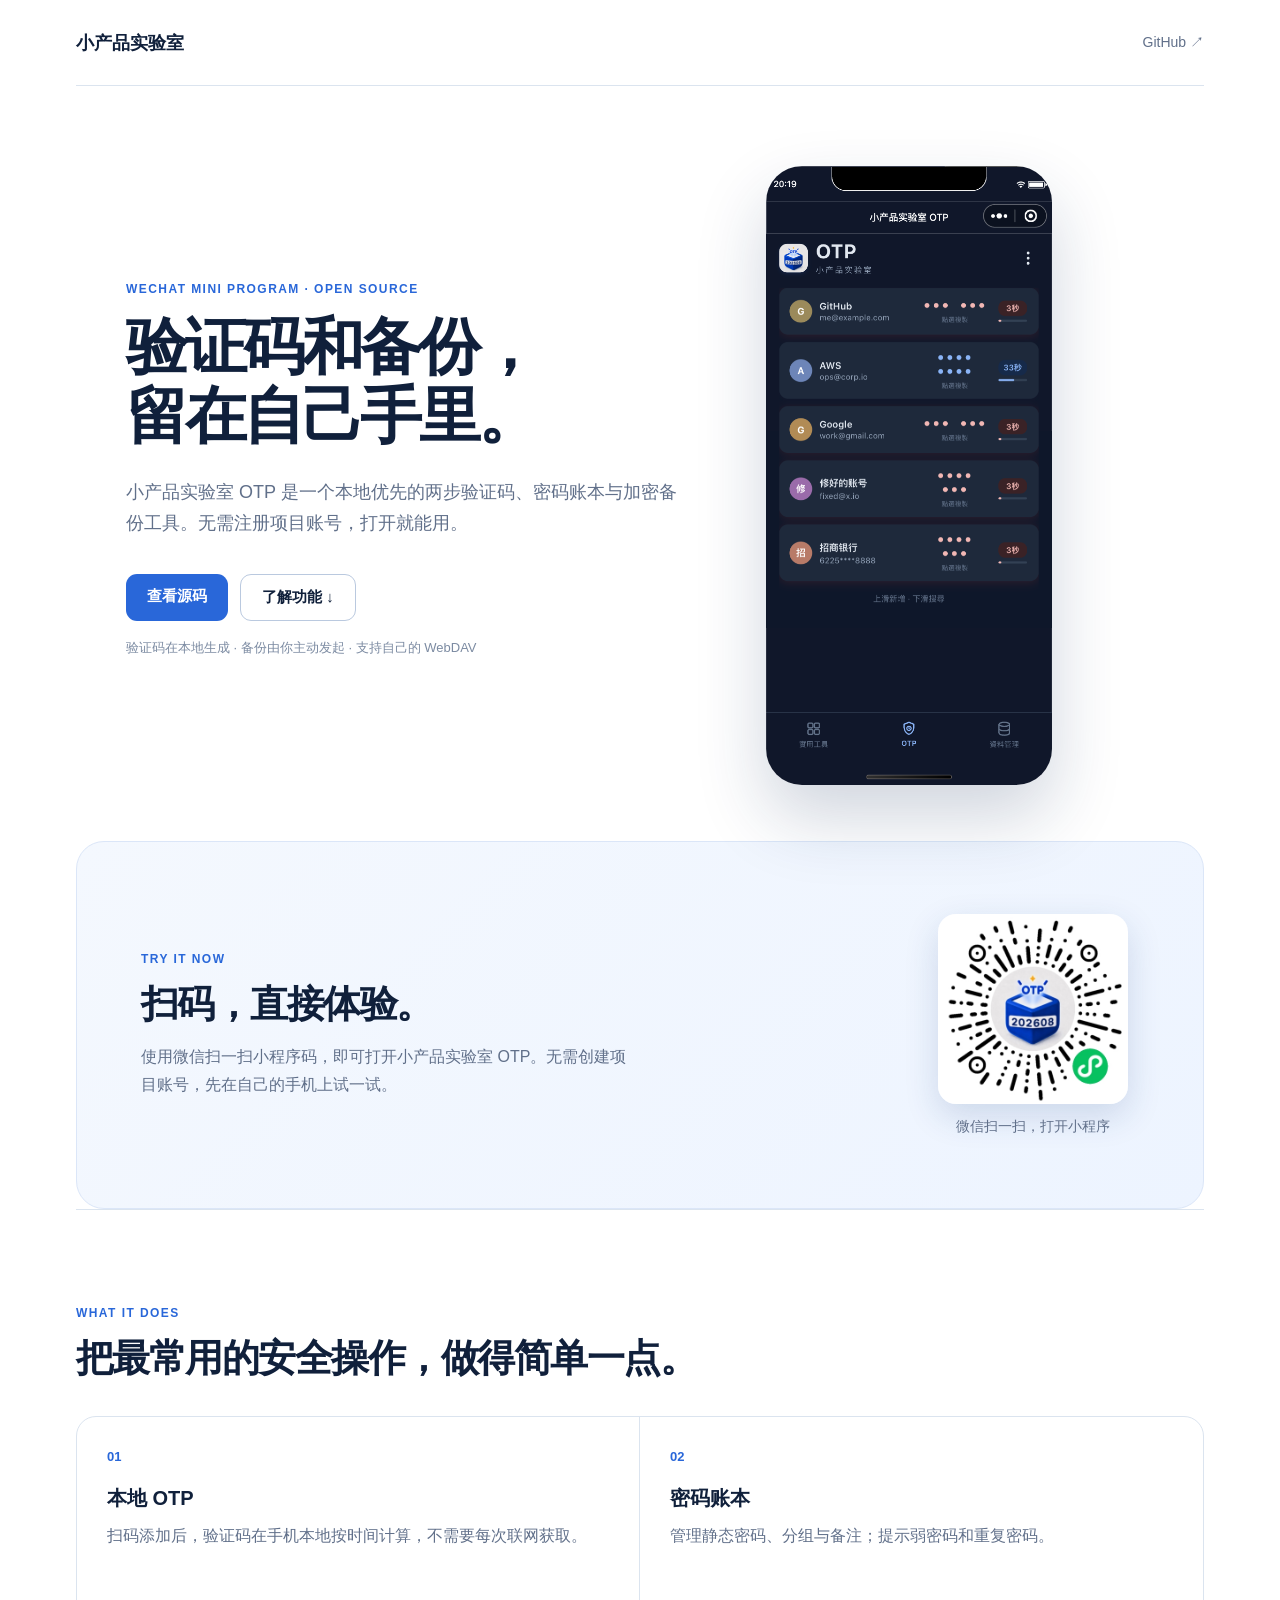
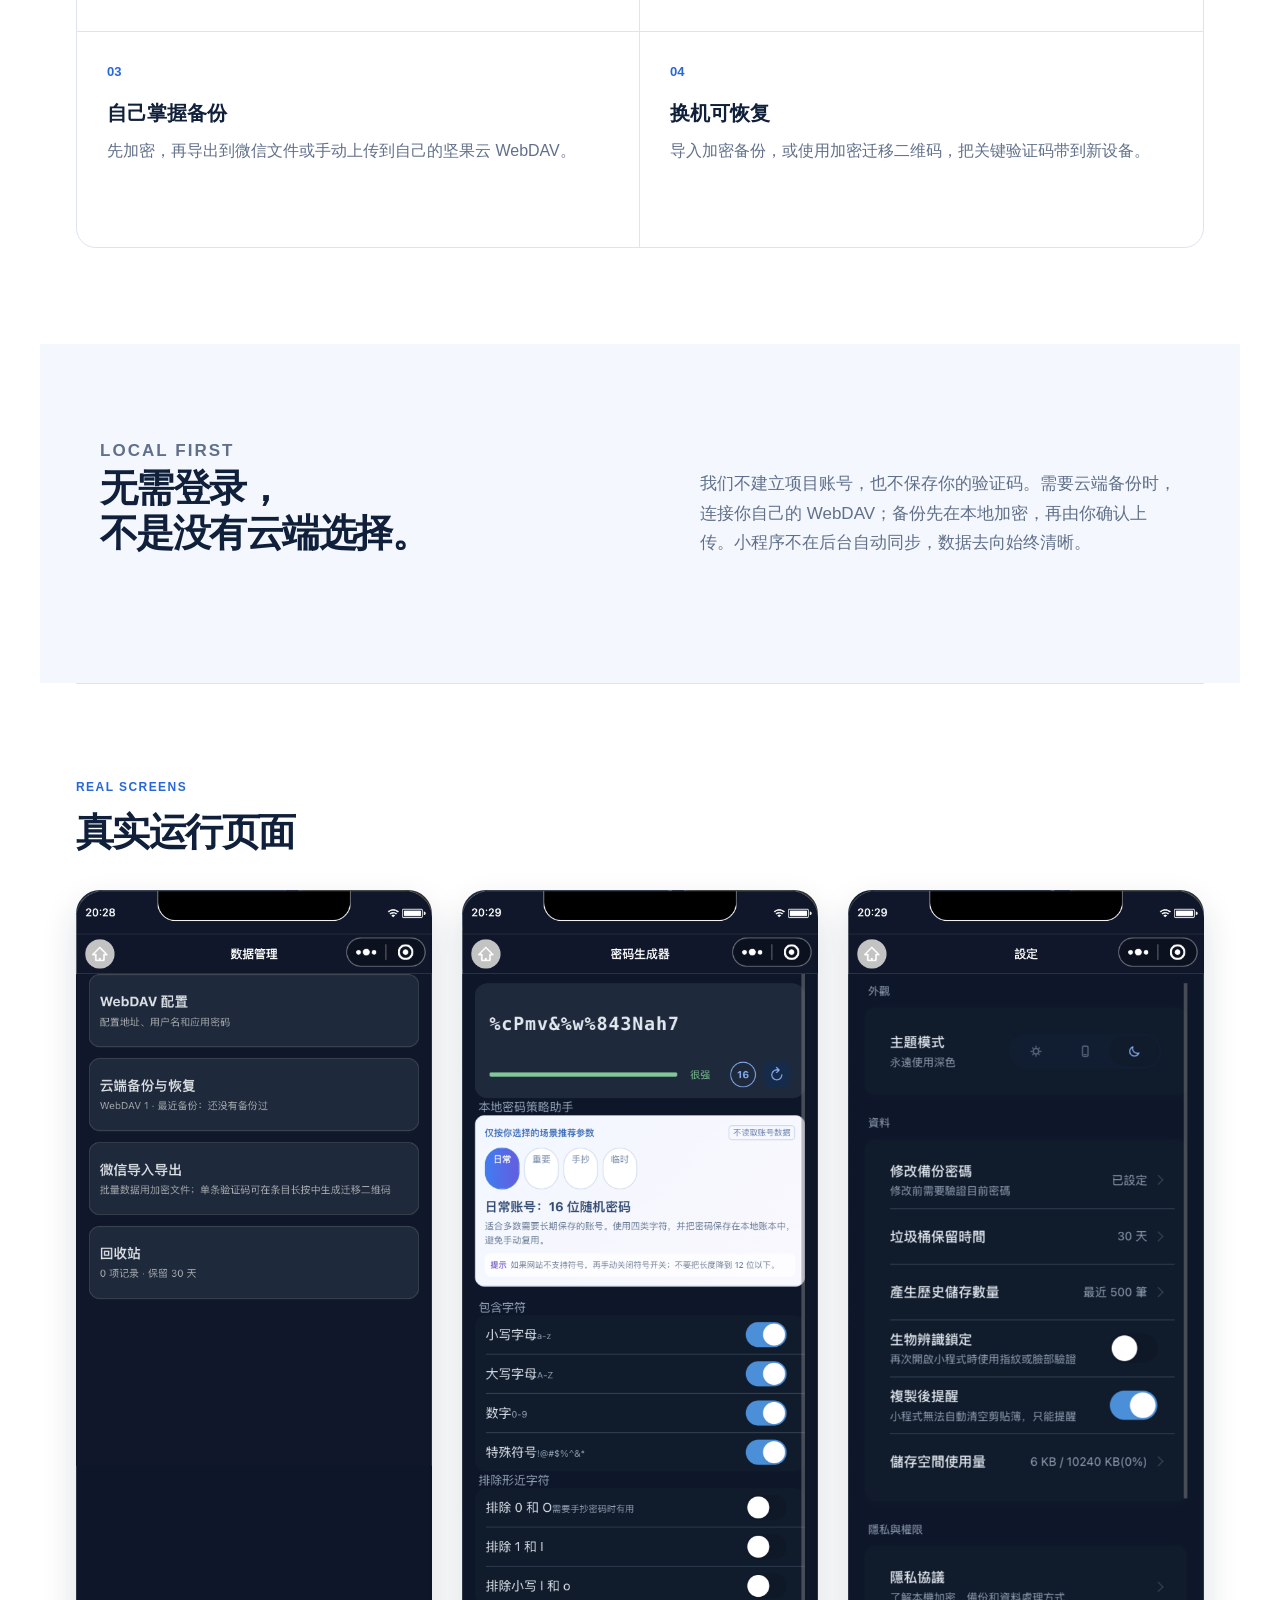
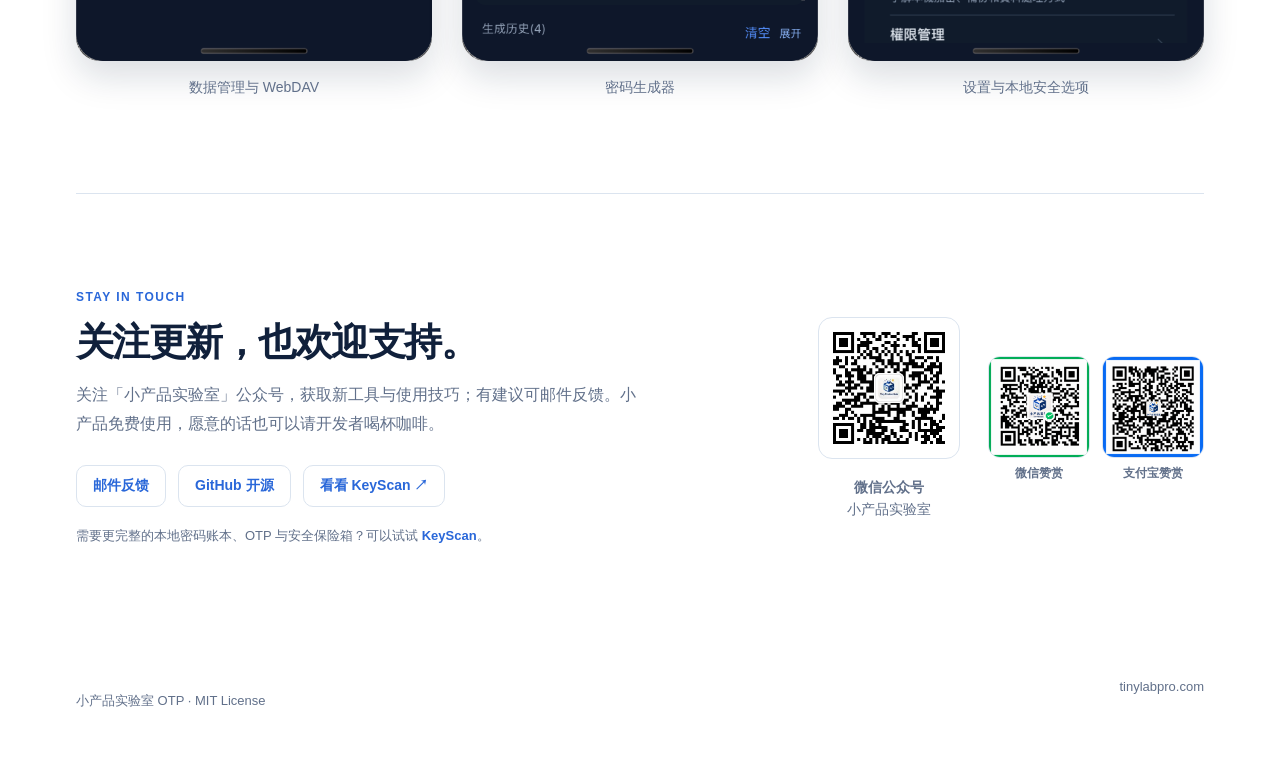
==== docs/index.html @ a2357e8d "feat: link OTP landing page with KeyScan" ====
<!doctype html>
<html lang="zh-CN">
<head>
  <meta charset="utf-8">
  <meta name="viewport" content="width=device-width,initial-scale=1">
  <meta name="description" content="小产品实验室 OTP：本地优先的微信动态验证码、密码账本与加密备份工具。">
  <title>小产品实验室 OTP · 本地优先的安全工具</title>
  <link rel="stylesheet" href="style.css">
</head>
<body>
  <main>
    <nav class="nav"><a class="brand" href="https://tinylabpro.com/">小产品实验室</a><a class="nav-link" href="https://github.com/tinyproductlab/otp">GitHub ↗</a></nav>
    <section class="hero">
      <div class="hero-copy">
        <p class="eyebrow">WECHAT MINI PROGRAM · OPEN SOURCE</p>
        <h1>验证码和备份，<br>留在自己手里。</h1>
        <p class="lead">小产品实验室 OTP 是一个本地优先的两步验证码、密码账本与加密备份工具。无需注册项目账号，打开就能用。</p>
        <div class="actions"><a class="button primary" href="https://github.com/tinyproductlab/otp">查看源码</a><a class="button secondary" href="#features">了解功能 ↓</a></div>
        <p class="note">验证码在本地生成 · 备份由你主动发起 · 支持自己的 WebDAV</p>
      </div>
      <img class="phone" src="assets/06-真实截图-首页.png" alt="小产品实验室 OTP 的真实运行截图">
    </section>
    <section class="try-it" aria-labelledby="try-title"><div><p class="eyebrow">TRY IT NOW</p><h2 id="try-title">扫码，直接体验。</h2><p>使用微信扫一扫小程序码，即可打开小产品实验室 OTP。无需创建项目账号，先在自己的手机上试一试。</p></div><figure class="mini-code"><img src="assets/otp-miniprogram-code.jpg" alt="小产品实验室 OTP 微信小程序码"><figcaption>微信扫一扫，打开小程序</figcaption></figure></section>
    <section id="features" class="section"><p class="eyebrow">WHAT IT DOES</p><h2>把最常用的安全操作，做得简单一点。</h2>
      <div class="grid"><article><span>01</span><h3>本地 OTP</h3><p>扫码添加后，验证码在手机本地按时间计算，不需要每次联网获取。</p></article><article><span>02</span><h3>密码账本</h3><p>管理静态密码、分组与备注；提示弱密码和重复密码。</p></article><article><span>03</span><h3>自己掌握备份</h3><p>先加密，再导出到微信文件或手动上传到自己的坚果云 WebDAV。</p></article><article><span>04</span><h3>换机可恢复</h3><p>导入加密备份，或使用加密迁移二维码，把关键验证码带到新设备。</p></article></div>
    </section>
    <section class="principle"><div><p class="eyebrow">LOCAL FIRST</p><h2>无需登录，<br>不是没有云端选择。</h2></div><p>我们不建立项目账号，也不保存你的验证码。需要云端备份时，连接你自己的 WebDAV；备份先在本地加密，再由你确认上传。小程序不在后台自动同步，数据去向始终清晰。</p></section>
    <section class="screens"><p class="eyebrow">REAL SCREENS</p><h2>真实运行页面</h2><div class="screen-row"><figure><img src="assets/08-真实截图-数据管理.png" alt="数据管理页面"><figcaption>数据管理与 WebDAV</figcaption></figure><figure><img src="assets/09-真实截图-密码生成器.png" alt="密码生成器页面"><figcaption>密码生成器</figcaption></figure><figure><img src="assets/10-真实截图-设置页面.png" alt="设置页面"><figcaption>设置与本地安全选项</figcaption></figure></div></section>
    <section class="community" id="community"><div class="community-copy"><p class="eyebrow">STAY IN TOUCH</p><h2>关注更新，也欢迎支持。</h2><p>关注「小产品实验室」公众号，获取新工具与使用技巧；有建议可邮件反馈。小产品免费使用，愿意的话也可以请开发者喝杯咖啡。</p><div class="community-links"><a href="mailto:userfeedback@zohomail.com">邮件反馈</a><a href="https://github.com/tinyproductlab/otp" target="_blank" rel="noreferrer">GitHub 开源</a><a href="https://keyscan.tinylabpro.com/" target="_blank" rel="noreferrer">看看 KeyScan ↗</a></div><p class="related-note">需要更完整的本地密码账本、OTP 与安全保险箱？可以试试 <a href="https://keyscan.tinylabpro.com/" target="_blank" rel="noreferrer">KeyScan</a>。</p></div><div class="community-codes"><figure><img src="assets/wechat-official-account.jpg" alt="小产品实验室微信公众号二维码"><figcaption><b>微信公众号</b><br>小产品实验室</figcaption></figure><div class="support-codes"><a href="assets/support-wechat.png" target="_blank" rel="noreferrer"><img src="assets/support-wechat.png" alt="微信赞赏码"><span>微信赞赏</span></a><a href="assets/support-alipay.png" target="_blank" rel="noreferrer"><img src="assets/support-alipay.png" alt="支付宝赞赏码"><span>支付宝赞赏</span></a></div></div></section>
    <footer><p>小产品实验室 OTP · MIT License</p><a href="https://tinylabpro.com/">tinylabpro.com</a></footer>
  </main>
</body>
</html>
---- docs/style.css ----
:root{--ink:#10203b;--muted:#61708a;--line:#dbe4ef;--soft:#f4f8fe;--blue:#2967d9}*{box-sizing:border-box}body{margin:0;background:#fff;color:var(--ink);font-family:-apple-system,BlinkMacSystemFont,"PingFang SC","Microsoft YaHei",sans-serif}main{max-width:1200px;margin:auto;padding:0 36px}.nav{height:86px;display:flex;align-items:center;justify-content:space-between;border-bottom:1px solid var(--line)}a{text-decoration:none;color:inherit}.brand{font-weight:750;font-size:18px}.nav-link{font-size:14px;color:var(--muted)}.hero{min-height:690px;display:flex;align-items:center;gap:80px;padding:80px 50px 56px}.hero-copy{max-width:600px}.eyebrow{color:var(--blue);font-size:12px;letter-spacing:.12em;font-weight:750;margin:0 0 16px}h1{font-size:62px;line-height:1.12;letter-spacing:-.055em;margin:0 0 26px}h2{font-size:38px;letter-spacing:-.04em;line-height:1.2;margin:0 0 34px}.lead{font-size:18px;line-height:1.75;color:var(--muted);max-width:560px}.actions{display:flex;gap:12px;margin:34px 0 18px}.button{padding:13px 21px;border-radius:11px;font-size:15px;font-weight:650}.primary{background:var(--blue);color:#fff}.secondary{border:1px solid #bac9df}.note{font-size:13px;color:#7c8ba2}.phone{width:286px;border-radius:36px;box-shadow:0 32px 70px rgba(20,45,90,.2)}.try-it{display:flex;align-items:center;justify-content:space-between;gap:72px;padding:72px 64px;background:linear-gradient(135deg,#f4f8fe,#edf4ff);border:1px solid #dbe6f8;border-radius:28px}.try-it h2{margin-bottom:16px}.try-it p:not(.eyebrow){max-width:500px;line-height:1.75;color:var(--muted);margin:0}.mini-code{margin:0;flex:0 0 212px;text-align:center}.mini-code img{display:block;width:190px;margin:auto;border-radius:18px;box-shadow:0 12px 34px rgba(26,65,125,.16)}.section,.screens{padding:96px 0;border-top:1px solid var(--line)}.grid{display:grid;grid-template-columns:repeat(2,1fr);border:1px solid var(--line);border-radius:20px;overflow:hidden}.grid article{min-height:215px;padding:30px;border-right:1px solid var(--line);border-bottom:1px solid var(--line)}.grid article:nth-child(even){border-right:0}.grid article:nth-last-child(-n+2){border-bottom:0}.grid span{color:var(--blue);font-size:13px;font-weight:800}.grid h3{font-size:20px;margin:20px 0 10px}.grid p,.principle p{line-height:1.75;color:var(--muted);margin:0}.principle{display:grid;grid-template-columns:1fr 1fr;gap:120px;background:var(--soft);padding:92px 60px;margin:0 -36px}.principle p{font-size:17px;align-self:center}.screen-row{display:flex;gap:30px}.screen-row figure{margin:0;flex:1}.screen-row img{width:100%;border-radius:24px;box-shadow:0 16px 35px rgba(16,32,59,.15)}figcaption{margin-top:14px;text-align:center;color:var(--muted);font-size:14px}footer{display:flex;justify-content:space-between;padding:36px 0;color:var(--muted);font-size:13px}@media(max-width:760px){main{padding:0 20px}.nav{height:70px}.hero{min-height:auto;display:block;padding:64px 0}.hero-copy{max-width:none}h1{font-size:45px}.phone{display:block;width:230px;margin:48px auto 0}.try-it{display:block;padding:48px 28px}.mini-code{margin-top:34px}.mini-code img{width:176px}.section,.screens{padding:65px 0}h2{font-size:31px}.grid{grid-template-columns:1fr}.grid article,.grid article:nth-child(even){border-right:0;border-bottom:1px solid var(--line)}.grid article:last-child{border-bottom:0}.principle{grid-template-columns:1fr;gap:28px;padding:64px 20px;margin:0 -20px}.screen-row{overflow:auto}.screen-row figure{min-width:210px}footer{flex-direction:column;gap:12px}}
.community{display:grid;grid-template-columns:1fr auto;gap:56px;align-items:center;padding:96px 0;border-top:1px solid var(--line)}.community-copy h2{margin-bottom:16px}.community-copy>p:not(.eyebrow){max-width:560px;color:var(--muted);line-height:1.8}.community-links{display:flex;gap:12px;margin-top:26px}.community-links a{padding:11px 16px;border:1px solid var(--line);border-radius:10px;color:var(--blue);font-size:14px;font-weight:700}.community-codes{display:flex;align-items:center;gap:28px}.community-codes figure{margin:0;text-align:center}.community-codes figure>img{width:142px;border-radius:14px;padding:5px;background:#fff;border:1px solid var(--line)}.community-codes figcaption{line-height:1.55}.support-codes{display:flex;gap:12px}.support-codes a{display:flex;flex-direction:column;gap:7px;align-items:center;color:var(--muted);font-size:12px;font-weight:650}.support-codes img{width:102px;border-radius:12px;border:1px solid var(--line)}@media(max-width:760px){.community{display:block;padding:65px 0}.community-codes{align-items:flex-start;gap:18px;margin-top:34px}.community-codes figure>img{width:120px}.support-codes{gap:8px}.support-codes img{width:78px}.community-links{flex-wrap:wrap}}
.related-note{margin:17px 0 0!important;font-size:13px!important}.related-note a{color:var(--blue);font-weight:700}
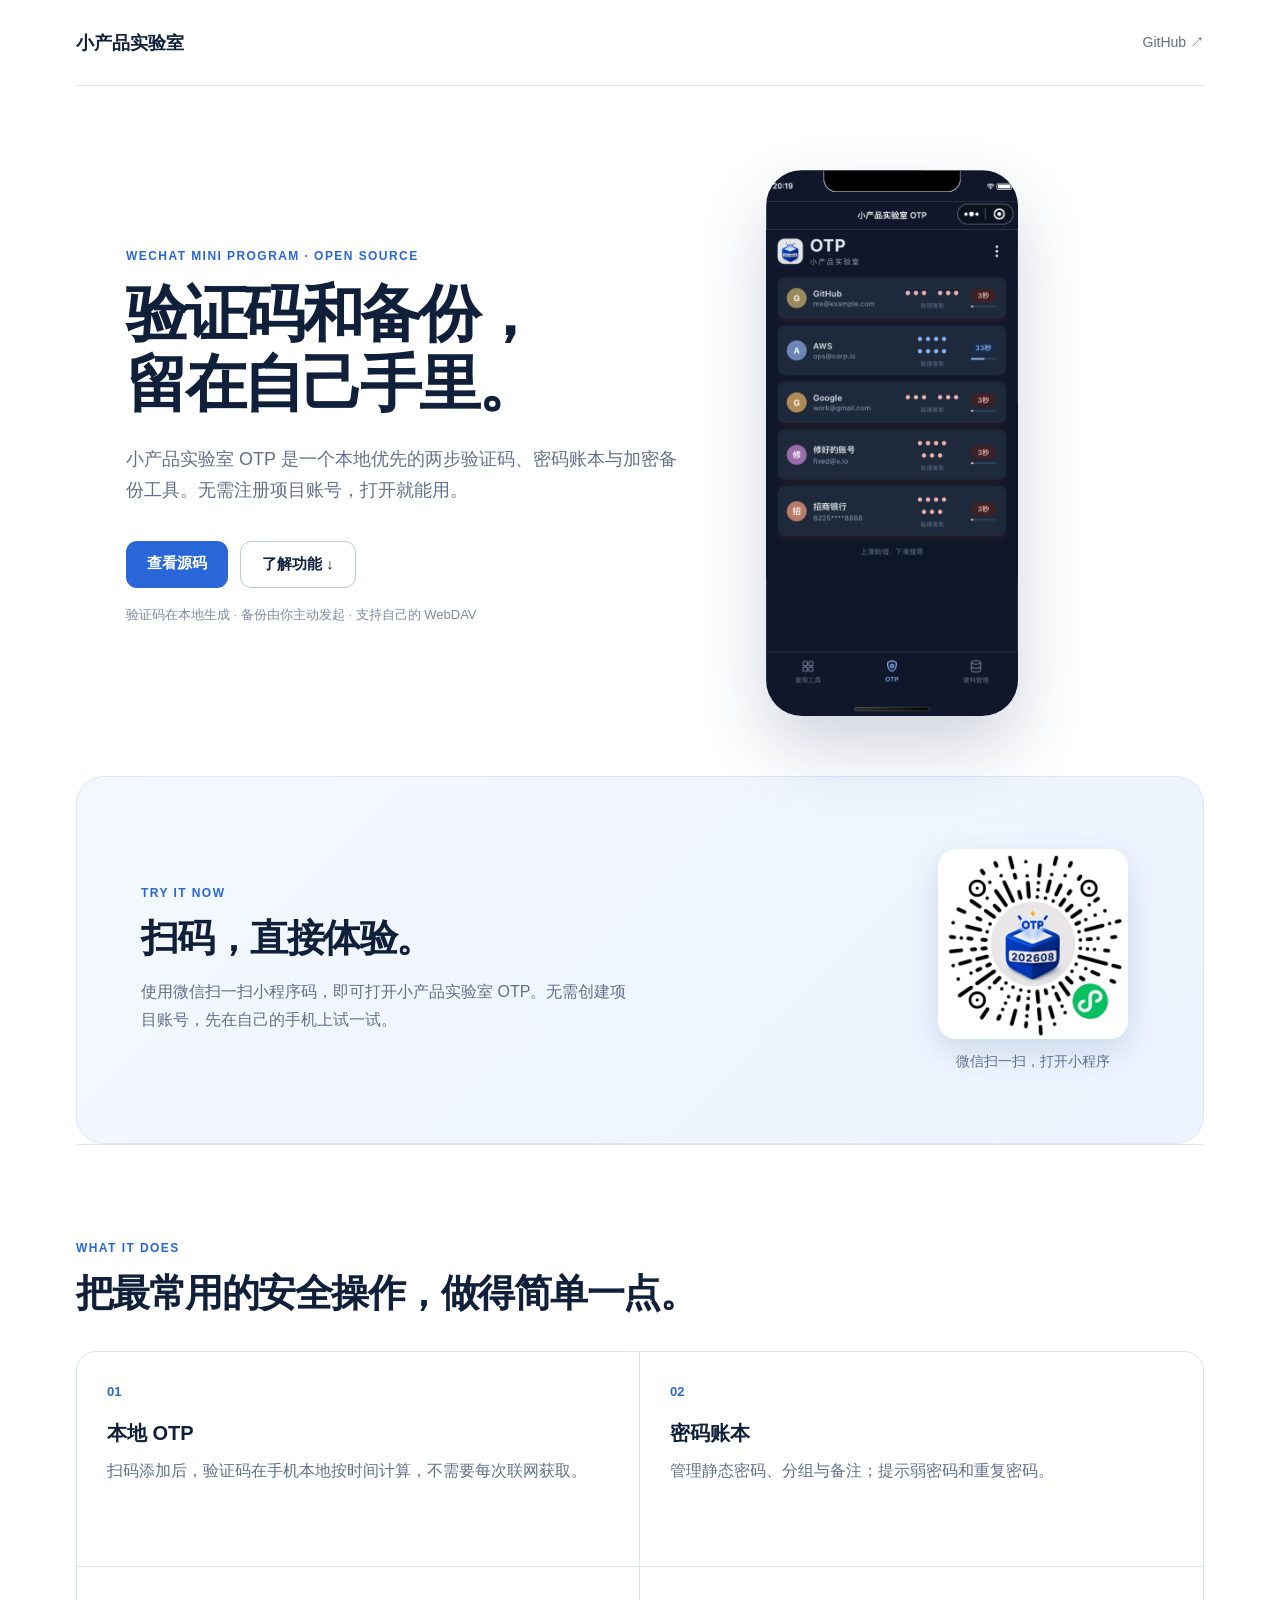
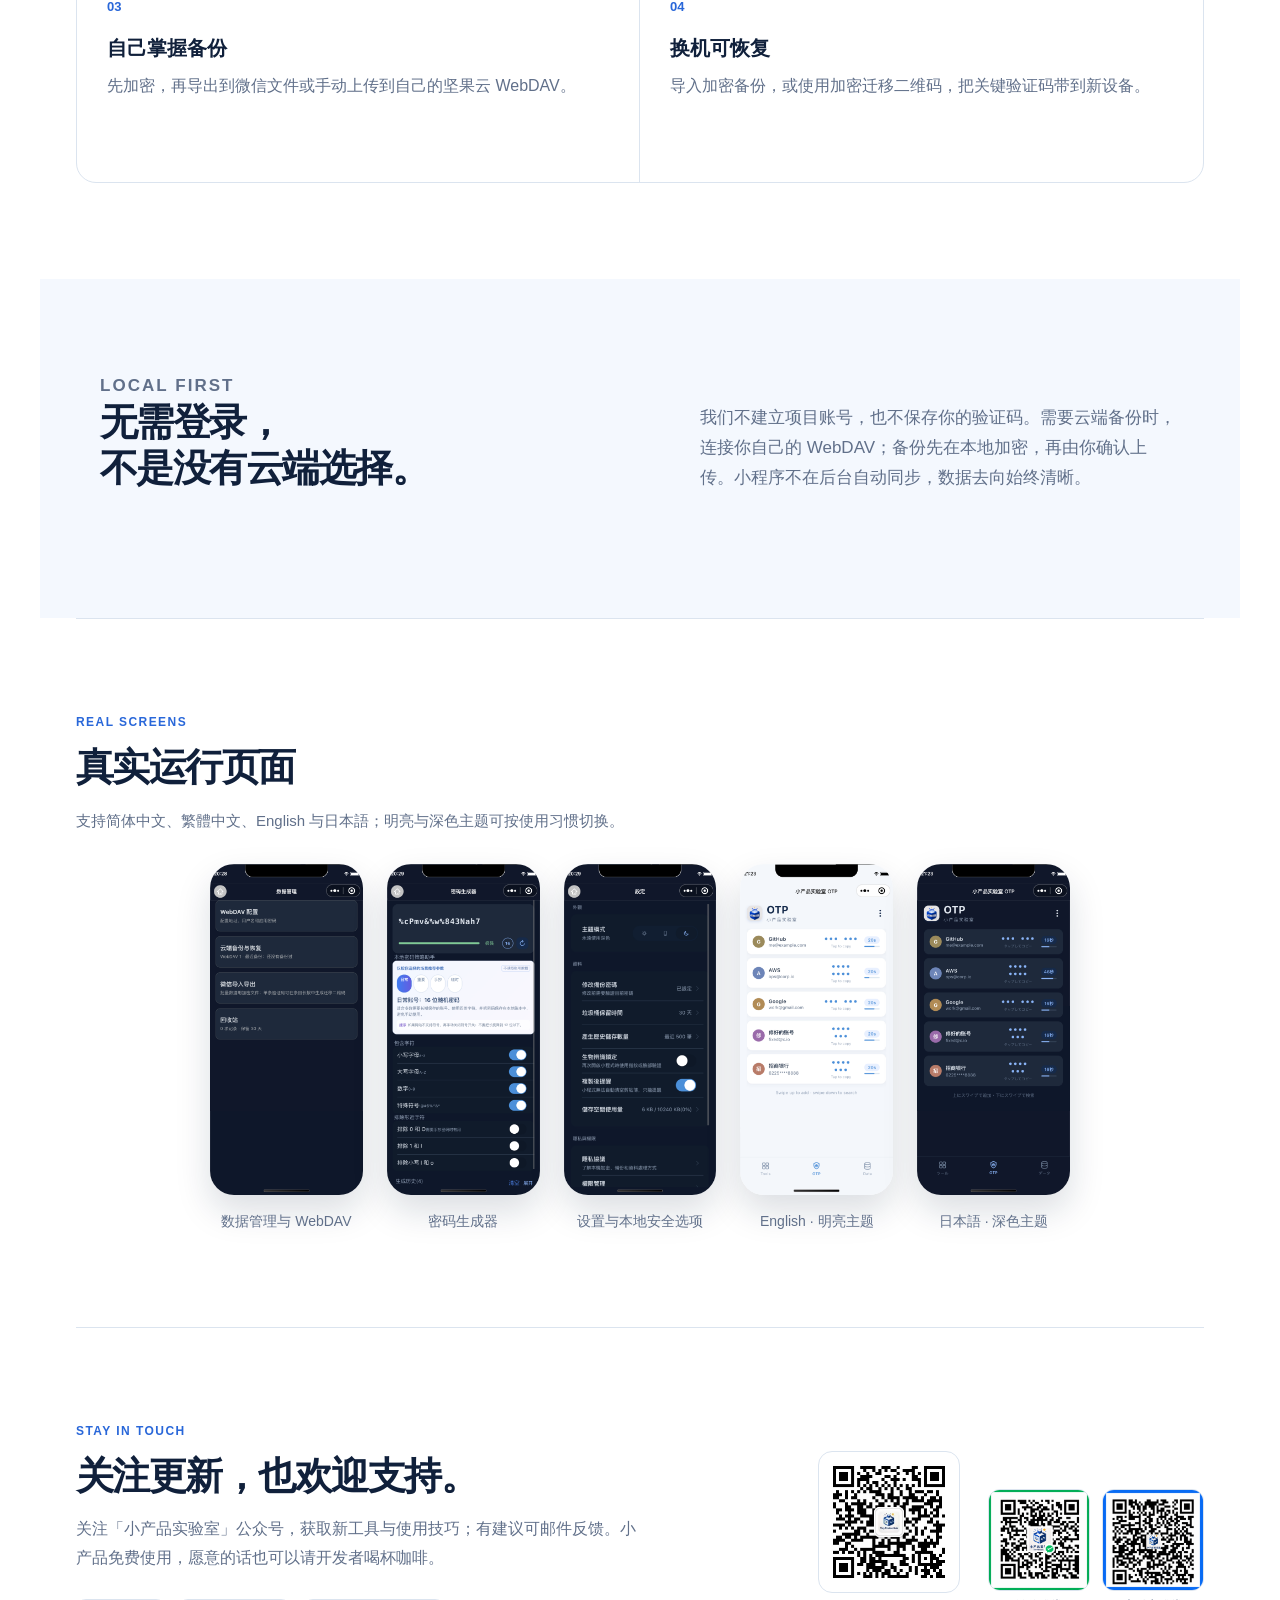
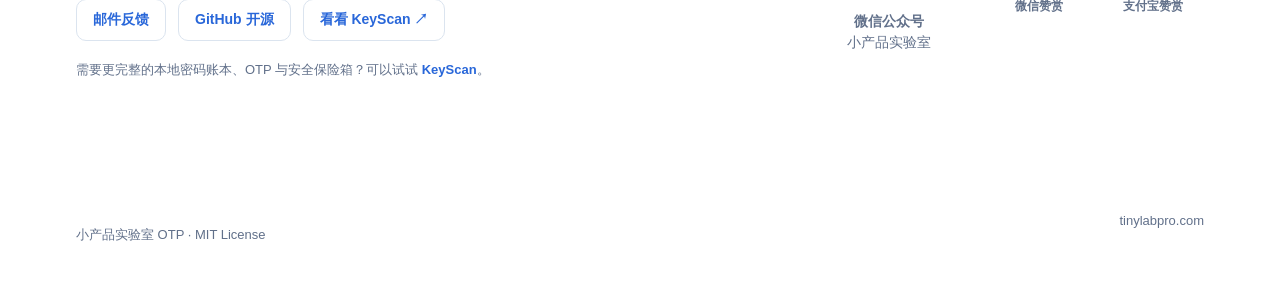
==== commit 21cf423b: "feat: add light theme and localized app screenshots" ====
--- a/docs/index.html
+++ b/docs/index.html
@@ -25,7 +25,7 @@
       <div class="grid"><article><span>01</span><h3>本地 OTP</h3><p>扫码添加后，验证码在手机本地按时间计算，不需要每次联网获取。</p></article><article><span>02</span><h3>密码账本</h3><p>管理静态密码、分组与备注；提示弱密码和重复密码。</p></article><article><span>03</span><h3>自己掌握备份</h3><p>先加密，再导出到微信文件或手动上传到自己的坚果云 WebDAV。</p></article><article><span>04</span><h3>换机可恢复</h3><p>导入加密备份，或使用加密迁移二维码，把关键验证码带到新设备。</p></article></div>
     </section>
     <section class="principle"><div><p class="eyebrow">LOCAL FIRST</p><h2>无需登录，<br>不是没有云端选择。</h2></div><p>我们不建立项目账号，也不保存你的验证码。需要云端备份时，连接你自己的 WebDAV；备份先在本地加密，再由你确认上传。小程序不在后台自动同步，数据去向始终清晰。</p></section>
-    <section class="screens"><p class="eyebrow">REAL SCREENS</p><h2>真实运行页面</h2><div class="screen-row"><figure><img src="assets/08-真实截图-数据管理.png" alt="数据管理页面"><figcaption>数据管理与 WebDAV</figcaption></figure><figure><img src="assets/09-真实截图-密码生成器.png" alt="密码生成器页面"><figcaption>密码生成器</figcaption></figure><figure><img src="assets/10-真实截图-设置页面.png" alt="设置页面"><figcaption>设置与本地安全选项</figcaption></figure></div></section>
+    <section class="screens"><p class="eyebrow">REAL SCREENS</p><h2>真实运行页面</h2><p class="screens-note">支持简体中文、繁體中文、English 与日本語；明亮与深色主题可按使用习惯切换。</p><div class="screen-row"><figure><img src="assets/08-真实截图-数据管理.png" alt="数据管理页面"><figcaption>数据管理与 WebDAV</figcaption></figure><figure><img src="assets/09-真实截图-密码生成器.png" alt="密码生成器页面"><figcaption>密码生成器</figcaption></figure><figure><img src="assets/10-真实截图-设置页面.png" alt="设置页面"><figcaption>设置与本地安全选项</figcaption></figure><figure><img src="assets/11-真实截图-English-light.png" alt="英文与明亮主题界面"><figcaption>English · 明亮主题</figcaption></figure><figure><img src="assets/13-真实截图-日本語-dark.png" alt="日语与深色主题界面"><figcaption>日本語 · 深色主题</figcaption></figure></div></section>
     <section class="community" id="community"><div class="community-copy"><p class="eyebrow">STAY IN TOUCH</p><h2>关注更新，也欢迎支持。</h2><p>关注「小产品实验室」公众号，获取新工具与使用技巧；有建议可邮件反馈。小产品免费使用，愿意的话也可以请开发者喝杯咖啡。</p><div class="community-links"><a href="mailto:userfeedback@zohomail.com">邮件反馈</a><a href="https://github.com/tinyproductlab/otp" target="_blank" rel="noreferrer">GitHub 开源</a><a href="https://keyscan.tinylabpro.com/" target="_blank" rel="noreferrer">看看 KeyScan ↗</a></div><p class="related-note">需要更完整的本地密码账本、OTP 与安全保险箱？可以试试 <a href="https://keyscan.tinylabpro.com/" target="_blank" rel="noreferrer">KeyScan</a>。</p></div><div class="community-codes"><figure><img src="assets/wechat-official-account.jpg" alt="小产品实验室微信公众号二维码"><figcaption><b>微信公众号</b><br>小产品实验室</figcaption></figure><div class="support-codes"><a href="assets/support-wechat.png" target="_blank" rel="noreferrer"><img src="assets/support-wechat.png" alt="微信赞赏码"><span>微信赞赏</span></a><a href="assets/support-alipay.png" target="_blank" rel="noreferrer"><img src="assets/support-alipay.png" alt="支付宝赞赏码"><span>支付宝赞赏</span></a></div></div></section>
     <footer><p>小产品实验室 OTP · MIT License</p><a href="https://tinylabpro.com/">tinylabpro.com</a></footer>
   </main>
--- a/docs/style.css
+++ b/docs/style.css
@@ -1,3 +1,4 @@
-:root{--ink:#10203b;--muted:#61708a;--line:#dbe4ef;--soft:#f4f8fe;--blue:#2967d9}*{box-sizing:border-box}body{margin:0;background:#fff;color:var(--ink);font-family:-apple-system,BlinkMacSystemFont,"PingFang SC","Microsoft YaHei",sans-serif}main{max-width:1200px;margin:auto;padding:0 36px}.nav{height:86px;display:flex;align-items:center;justify-content:space-between;border-bottom:1px solid var(--line)}a{text-decoration:none;color:inherit}.brand{font-weight:750;font-size:18px}.nav-link{font-size:14px;color:var(--muted)}.hero{min-height:690px;display:flex;align-items:center;gap:80px;padding:80px 50px 56px}.hero-copy{max-width:600px}.eyebrow{color:var(--blue);font-size:12px;letter-spacing:.12em;font-weight:750;margin:0 0 16px}h1{font-size:62px;line-height:1.12;letter-spacing:-.055em;margin:0 0 26px}h2{font-size:38px;letter-spacing:-.04em;line-height:1.2;margin:0 0 34px}.lead{font-size:18px;line-height:1.75;color:var(--muted);max-width:560px}.actions{display:flex;gap:12px;margin:34px 0 18px}.button{padding:13px 21px;border-radius:11px;font-size:15px;font-weight:650}.primary{background:var(--blue);color:#fff}.secondary{border:1px solid #bac9df}.note{font-size:13px;color:#7c8ba2}.phone{width:286px;border-radius:36px;box-shadow:0 32px 70px rgba(20,45,90,.2)}.try-it{display:flex;align-items:center;justify-content:space-between;gap:72px;padding:72px 64px;background:linear-gradient(135deg,#f4f8fe,#edf4ff);border:1px solid #dbe6f8;border-radius:28px}.try-it h2{margin-bottom:16px}.try-it p:not(.eyebrow){max-width:500px;line-height:1.75;color:var(--muted);margin:0}.mini-code{margin:0;flex:0 0 212px;text-align:center}.mini-code img{display:block;width:190px;margin:auto;border-radius:18px;box-shadow:0 12px 34px rgba(26,65,125,.16)}.section,.screens{padding:96px 0;border-top:1px solid var(--line)}.grid{display:grid;grid-template-columns:repeat(2,1fr);border:1px solid var(--line);border-radius:20px;overflow:hidden}.grid article{min-height:215px;padding:30px;border-right:1px solid var(--line);border-bottom:1px solid var(--line)}.grid article:nth-child(even){border-right:0}.grid article:nth-last-child(-n+2){border-bottom:0}.grid span{color:var(--blue);font-size:13px;font-weight:800}.grid h3{font-size:20px;margin:20px 0 10px}.grid p,.principle p{line-height:1.75;color:var(--muted);margin:0}.principle{display:grid;grid-template-columns:1fr 1fr;gap:120px;background:var(--soft);padding:92px 60px;margin:0 -36px}.principle p{font-size:17px;align-self:center}.screen-row{display:flex;gap:30px}.screen-row figure{margin:0;flex:1}.screen-row img{width:100%;border-radius:24px;box-shadow:0 16px 35px rgba(16,32,59,.15)}figcaption{margin-top:14px;text-align:center;color:var(--muted);font-size:14px}footer{display:flex;justify-content:space-between;padding:36px 0;color:var(--muted);font-size:13px}@media(max-width:760px){main{padding:0 20px}.nav{height:70px}.hero{min-height:auto;display:block;padding:64px 0}.hero-copy{max-width:none}h1{font-size:45px}.phone{display:block;width:230px;margin:48px auto 0}.try-it{display:block;padding:48px 28px}.mini-code{margin-top:34px}.mini-code img{width:176px}.section,.screens{padding:65px 0}h2{font-size:31px}.grid{grid-template-columns:1fr}.grid article,.grid article:nth-child(even){border-right:0;border-bottom:1px solid var(--line)}.grid article:last-child{border-bottom:0}.principle{grid-template-columns:1fr;gap:28px;padding:64px 20px;margin:0 -20px}.screen-row{overflow:auto}.screen-row figure{min-width:210px}footer{flex-direction:column;gap:12px}}
+:root{--ink:#10203b;--muted:#61708a;--line:#dbe4ef;--soft:#f4f8fe;--blue:#2967d9}*{box-sizing:border-box}body{margin:0;background:#fff;color:var(--ink);font-family:-apple-system,BlinkMacSystemFont,"PingFang SC","Microsoft YaHei",sans-serif}main{max-width:1200px;margin:auto;padding:0 36px}.nav{height:86px;display:flex;align-items:center;justify-content:space-between;border-bottom:1px solid var(--line)}a{text-decoration:none;color:inherit}.brand{font-weight:750;font-size:18px}.nav-link{font-size:14px;color:var(--muted)}.hero{min-height:690px;display:flex;align-items:center;gap:80px;padding:80px 50px 56px}.hero-copy{max-width:600px}.eyebrow{color:var(--blue);font-size:12px;letter-spacing:.12em;font-weight:750;margin:0 0 16px}h1{font-size:62px;line-height:1.12;letter-spacing:-.055em;margin:0 0 26px}h2{font-size:38px;letter-spacing:-.04em;line-height:1.2;margin:0 0 34px}.lead{font-size:18px;line-height:1.75;color:var(--muted);max-width:560px}.actions{display:flex;gap:12px;margin:34px 0 18px}.button{padding:13px 21px;border-radius:11px;font-size:15px;font-weight:650}.primary{background:var(--blue);color:#fff}.secondary{border:1px solid #bac9df}.note{font-size:13px;color:#7c8ba2}.phone{width:252px;border-radius:36px;box-shadow:0 32px 70px rgba(20,45,90,.2)}.try-it{display:flex;align-items:center;justify-content:space-between;gap:72px;padding:72px 64px;background:linear-gradient(135deg,#f4f8fe,#edf4ff);border:1px solid #dbe6f8;border-radius:28px}.try-it h2{margin-bottom:16px}.try-it p:not(.eyebrow){max-width:500px;line-height:1.75;color:var(--muted);margin:0}.mini-code{margin:0;flex:0 0 212px;text-align:center}.mini-code img{display:block;width:190px;margin:auto;border-radius:18px;box-shadow:0 12px 34px rgba(26,65,125,.16)}.section,.screens{padding:96px 0;border-top:1px solid var(--line)}.grid{display:grid;grid-template-columns:repeat(2,1fr);border:1px solid var(--line);border-radius:20px;overflow:hidden}.grid article{min-height:215px;padding:30px;border-right:1px solid var(--line);border-bottom:1px solid var(--line)}.grid article:nth-child(even){border-right:0}.grid article:nth-last-child(-n+2){border-bottom:0}.grid span{color:var(--blue);font-size:13px;font-weight:800}.grid h3{font-size:20px;margin:20px 0 10px}.grid p,.principle p{line-height:1.75;color:var(--muted);margin:0}.principle{display:grid;grid-template-columns:1fr 1fr;gap:120px;background:var(--soft);padding:92px 60px;margin:0 -36px}.principle p{font-size:17px;align-self:center}.screen-row{display:flex;gap:24px;max-width:860px;margin:0 auto}.screen-row figure{margin:0;flex:1;max-width:270px}.screen-row img{width:100%;border-radius:24px;box-shadow:0 16px 35px rgba(16,32,59,.15)}figcaption{margin-top:14px;text-align:center;color:var(--muted);font-size:14px}footer{display:flex;justify-content:space-between;padding:36px 0;color:var(--muted);font-size:13px}@media(max-width:760px){main{padding:0 20px}.nav{height:70px}.hero{min-height:auto;display:block;padding:64px 0}.hero-copy{max-width:none}h1{font-size:45px}.phone{display:block;width:230px;margin:48px auto 0}.try-it{display:block;padding:48px 28px}.mini-code{margin-top:34px}.mini-code img{width:176px}.section,.screens{padding:65px 0}h2{font-size:31px}.grid{grid-template-columns:1fr}.grid article,.grid article:nth-child(even){border-right:0;border-bottom:1px solid var(--line)}.grid article:last-child{border-bottom:0}.principle{grid-template-columns:1fr;gap:28px;padding:64px 20px;margin:0 -20px}.screen-row{overflow:auto}.screen-row figure{min-width:210px}footer{flex-direction:column;gap:12px}}
 .community{display:grid;grid-template-columns:1fr auto;gap:56px;align-items:center;padding:96px 0;border-top:1px solid var(--line)}.community-copy h2{margin-bottom:16px}.community-copy>p:not(.eyebrow){max-width:560px;color:var(--muted);line-height:1.8}.community-links{display:flex;gap:12px;margin-top:26px}.community-links a{padding:11px 16px;border:1px solid var(--line);border-radius:10px;color:var(--blue);font-size:14px;font-weight:700}.community-codes{display:flex;align-items:center;gap:28px}.community-codes figure{margin:0;text-align:center}.community-codes figure>img{width:142px;border-radius:14px;padding:5px;background:#fff;border:1px solid var(--line)}.community-codes figcaption{line-height:1.55}.support-codes{display:flex;gap:12px}.support-codes a{display:flex;flex-direction:column;gap:7px;align-items:center;color:var(--muted);font-size:12px;font-weight:650}.support-codes img{width:102px;border-radius:12px;border:1px solid var(--line)}@media(max-width:760px){.community{display:block;padding:65px 0}.community-codes{align-items:flex-start;gap:18px;margin-top:34px}.community-codes figure>img{width:120px}.support-codes{gap:8px}.support-codes img{width:78px}.community-links{flex-wrap:wrap}}
 .related-note{margin:17px 0 0!important;font-size:13px!important}.related-note a{color:var(--blue);font-weight:700}
+.screens-note{margin:-16px 0 30px;color:var(--muted);font-size:15px;line-height:1.7}
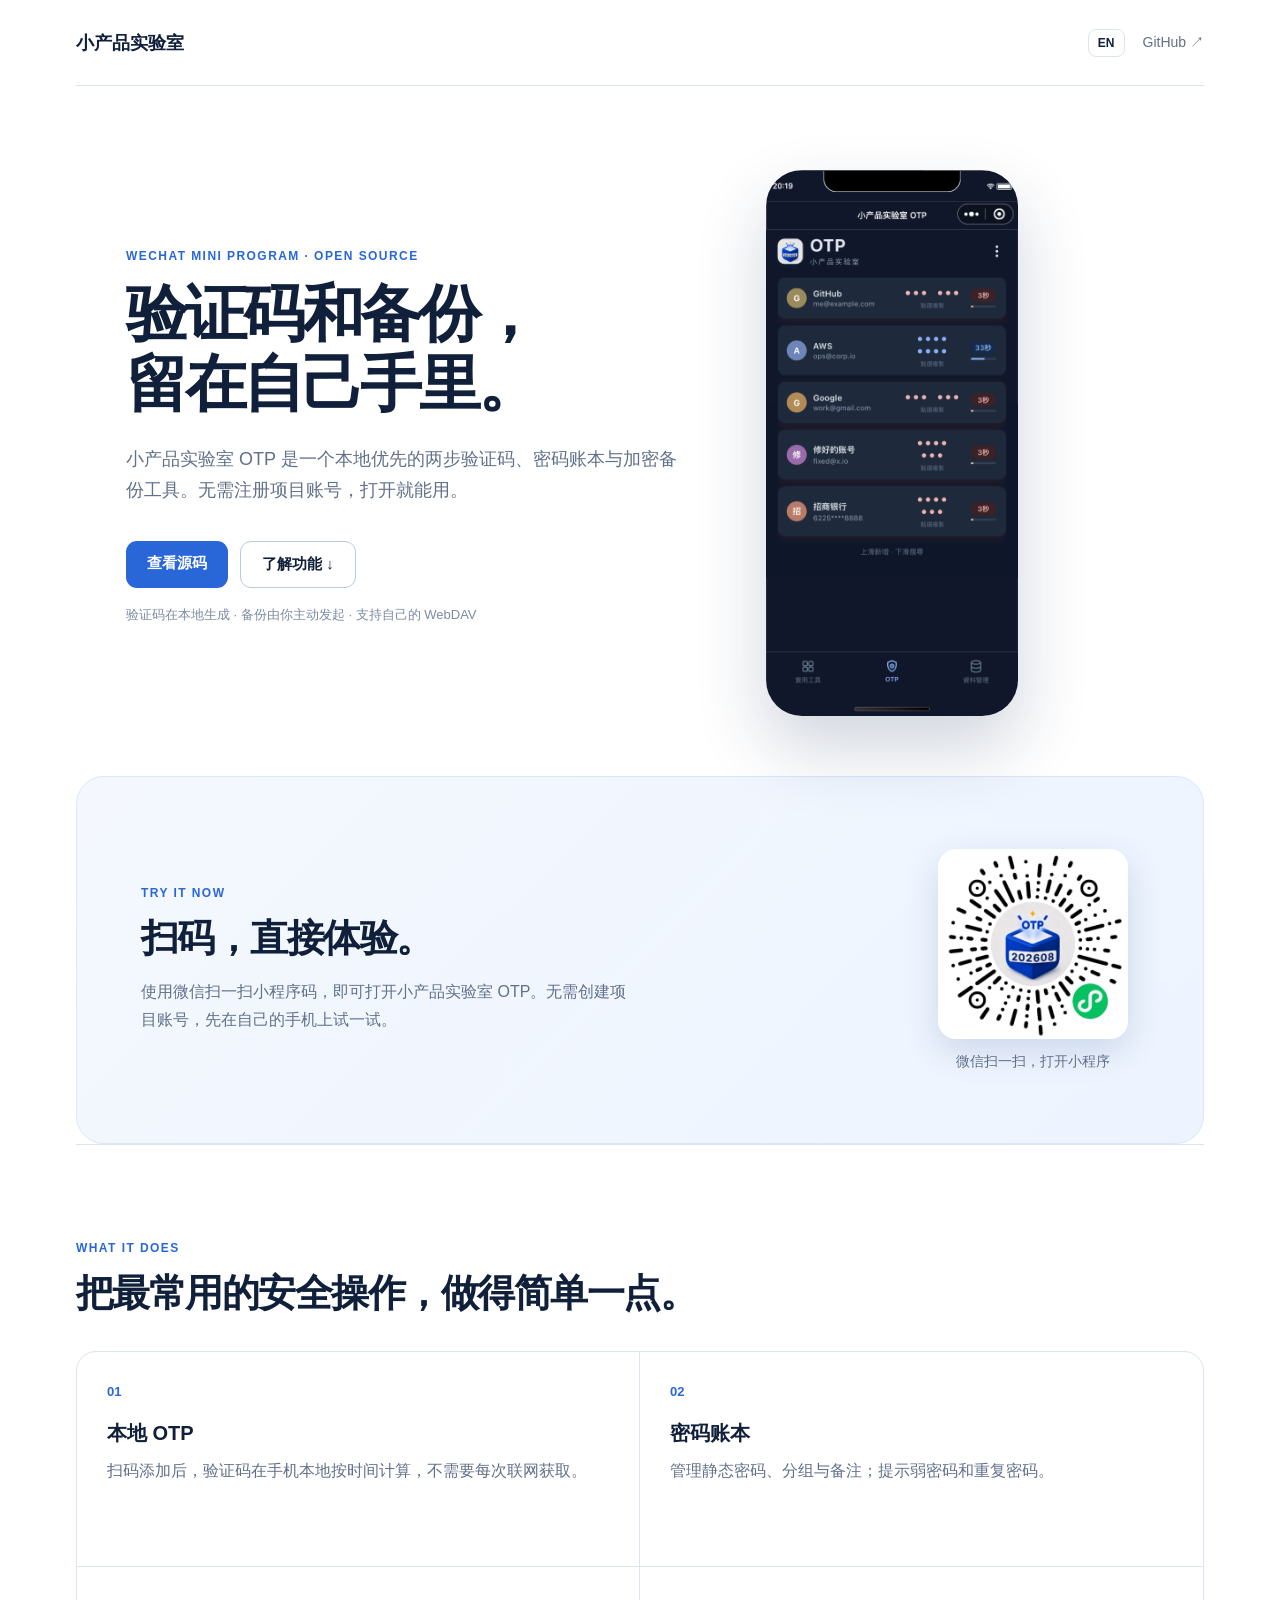
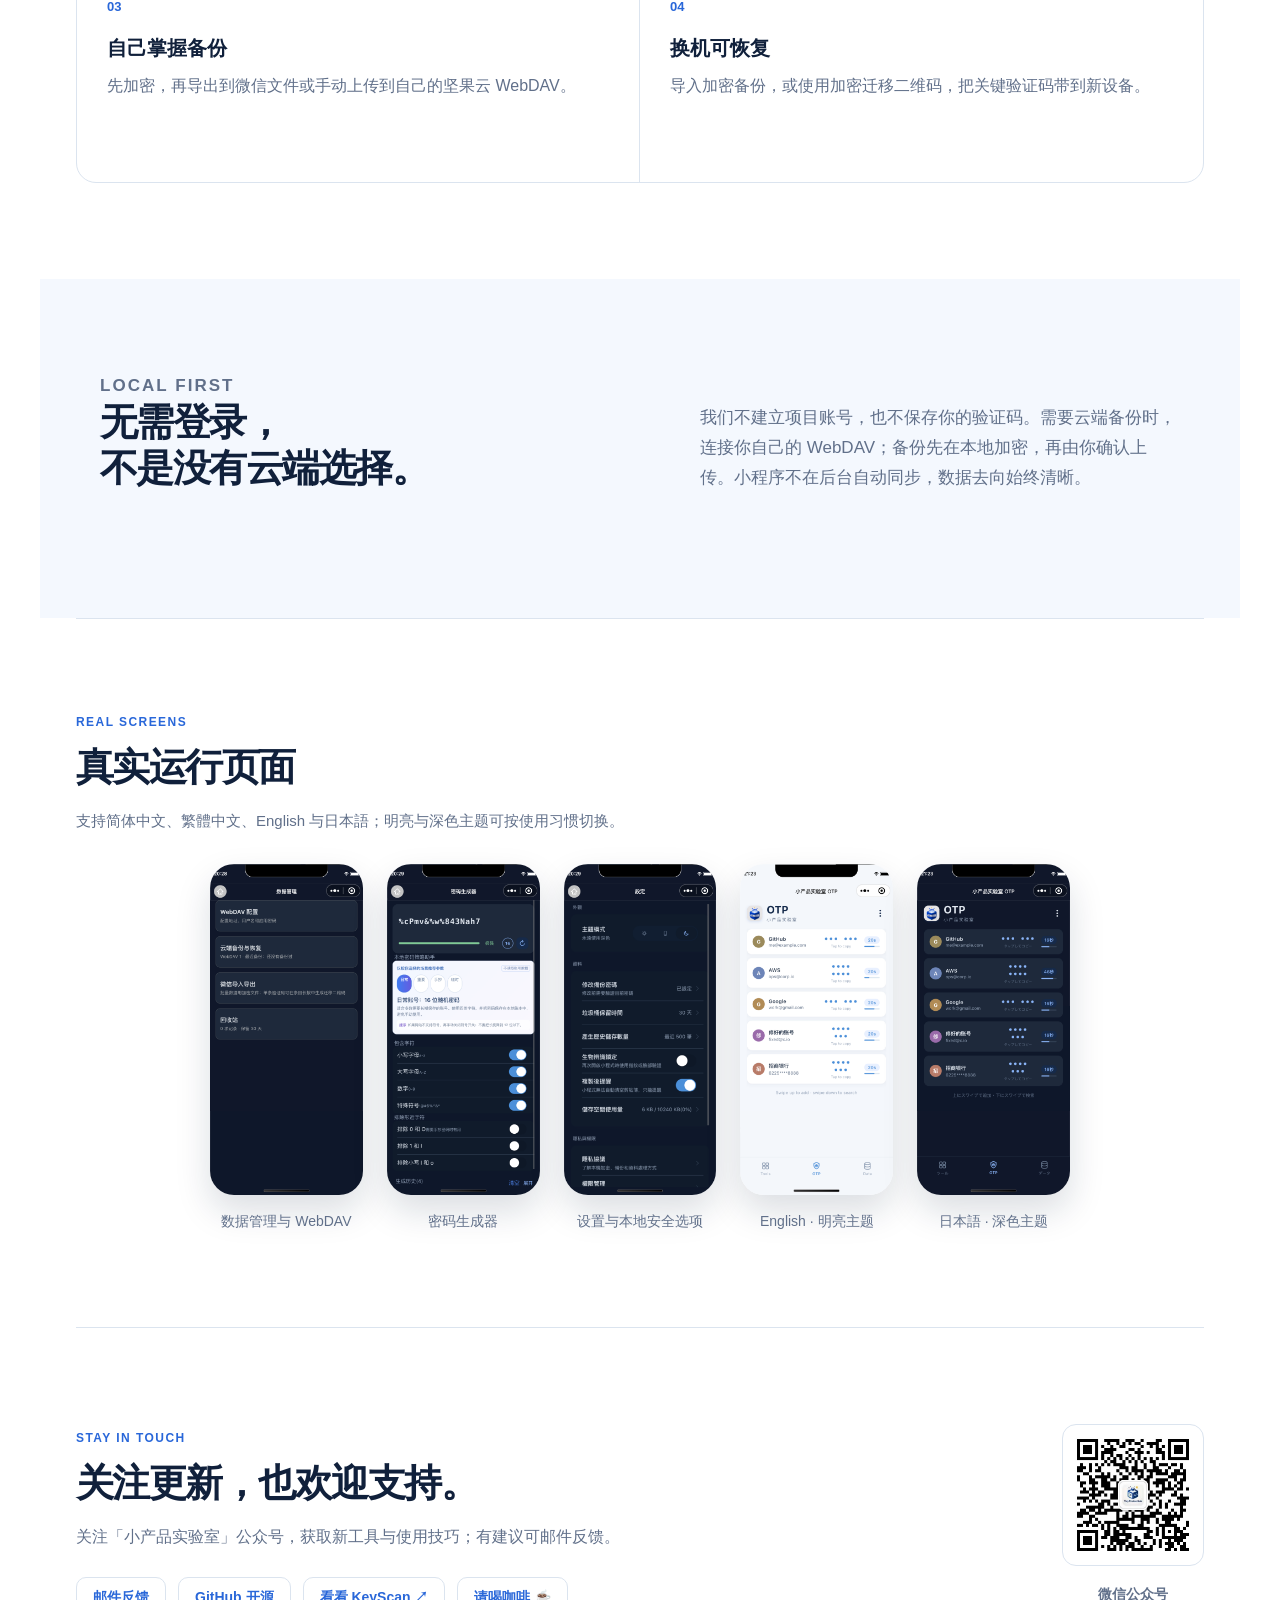
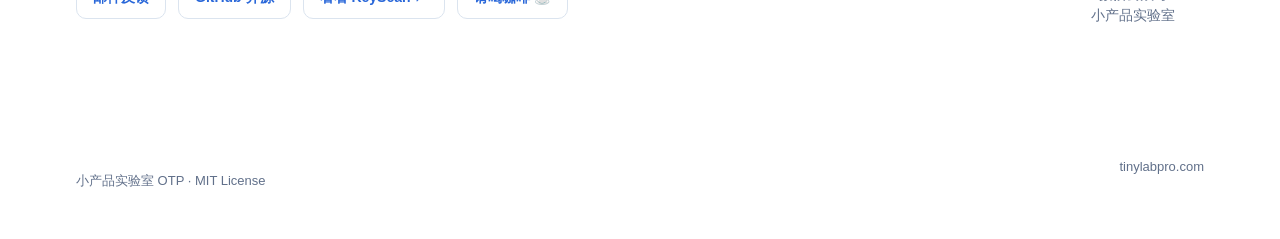
==== commit 3cb374f6: "feat: add bilingual landing page and coffee support" ====
--- a/docs/index.html
+++ b/docs/index.html
@@ -3,31 +3,25 @@
 <head>
   <meta charset="utf-8">
   <meta name="viewport" content="width=device-width,initial-scale=1">
-  <meta name="description" content="小产品实验室 OTP：本地优先的微信动态验证码、密码账本与加密备份工具。">
+  <meta name="description" content="小产品实验室 OTP：本地优先的动态验证码、密码账本与加密备份工具。">
   <title>小产品实验室 OTP · 本地优先的安全工具</title>
   <link rel="stylesheet" href="style.css">
 </head>
 <body>
-  <main>
-    <nav class="nav"><a class="brand" href="https://tinylabpro.com/">小产品实验室</a><a class="nav-link" href="https://github.com/tinyproductlab/otp">GitHub ↗</a></nav>
-    <section class="hero">
-      <div class="hero-copy">
-        <p class="eyebrow">WECHAT MINI PROGRAM · OPEN SOURCE</p>
-        <h1>验证码和备份，<br>留在自己手里。</h1>
-        <p class="lead">小产品实验室 OTP 是一个本地优先的两步验证码、密码账本与加密备份工具。无需注册项目账号，打开就能用。</p>
-        <div class="actions"><a class="button primary" href="https://github.com/tinyproductlab/otp">查看源码</a><a class="button secondary" href="#features">了解功能 ↓</a></div>
-        <p class="note">验证码在本地生成 · 备份由你主动发起 · 支持自己的 WebDAV</p>
-      </div>
-      <img class="phone" src="assets/06-真实截图-首页.png" alt="小产品实验室 OTP 的真实运行截图">
-    </section>
-    <section class="try-it" aria-labelledby="try-title"><div><p class="eyebrow">TRY IT NOW</p><h2 id="try-title">扫码，直接体验。</h2><p>使用微信扫一扫小程序码，即可打开小产品实验室 OTP。无需创建项目账号，先在自己的手机上试一试。</p></div><figure class="mini-code"><img src="assets/otp-miniprogram-code.jpg" alt="小产品实验室 OTP 微信小程序码"><figcaption>微信扫一扫，打开小程序</figcaption></figure></section>
-    <section id="features" class="section"><p class="eyebrow">WHAT IT DOES</p><h2>把最常用的安全操作，做得简单一点。</h2>
-      <div class="grid"><article><span>01</span><h3>本地 OTP</h3><p>扫码添加后，验证码在手机本地按时间计算，不需要每次联网获取。</p></article><article><span>02</span><h3>密码账本</h3><p>管理静态密码、分组与备注；提示弱密码和重复密码。</p></article><article><span>03</span><h3>自己掌握备份</h3><p>先加密，再导出到微信文件或手动上传到自己的坚果云 WebDAV。</p></article><article><span>04</span><h3>换机可恢复</h3><p>导入加密备份，或使用加密迁移二维码，把关键验证码带到新设备。</p></article></div>
-    </section>
-    <section class="principle"><div><p class="eyebrow">LOCAL FIRST</p><h2>无需登录，<br>不是没有云端选择。</h2></div><p>我们不建立项目账号，也不保存你的验证码。需要云端备份时，连接你自己的 WebDAV；备份先在本地加密，再由你确认上传。小程序不在后台自动同步，数据去向始终清晰。</p></section>
-    <section class="screens"><p class="eyebrow">REAL SCREENS</p><h2>真实运行页面</h2><p class="screens-note">支持简体中文、繁體中文、English 与日本語；明亮与深色主题可按使用习惯切换。</p><div class="screen-row"><figure><img src="assets/08-真实截图-数据管理.png" alt="数据管理页面"><figcaption>数据管理与 WebDAV</figcaption></figure><figure><img src="assets/09-真实截图-密码生成器.png" alt="密码生成器页面"><figcaption>密码生成器</figcaption></figure><figure><img src="assets/10-真实截图-设置页面.png" alt="设置页面"><figcaption>设置与本地安全选项</figcaption></figure><figure><img src="assets/11-真实截图-English-light.png" alt="英文与明亮主题界面"><figcaption>English · 明亮主题</figcaption></figure><figure><img src="assets/13-真实截图-日本語-dark.png" alt="日语与深色主题界面"><figcaption>日本語 · 深色主题</figcaption></figure></div></section>
-    <section class="community" id="community"><div class="community-copy"><p class="eyebrow">STAY IN TOUCH</p><h2>关注更新，也欢迎支持。</h2><p>关注「小产品实验室」公众号，获取新工具与使用技巧；有建议可邮件反馈。小产品免费使用，愿意的话也可以请开发者喝杯咖啡。</p><div class="community-links"><a href="mailto:userfeedback@zohomail.com">邮件反馈</a><a href="https://github.com/tinyproductlab/otp" target="_blank" rel="noreferrer">GitHub 开源</a><a href="https://keyscan.tinylabpro.com/" target="_blank" rel="noreferrer">看看 KeyScan ↗</a></div><p class="related-note">需要更完整的本地密码账本、OTP 与安全保险箱？可以试试 <a href="https://keyscan.tinylabpro.com/" target="_blank" rel="noreferrer">KeyScan</a>。</p></div><div class="community-codes"><figure><img src="assets/wechat-official-account.jpg" alt="小产品实验室微信公众号二维码"><figcaption><b>微信公众号</b><br>小产品实验室</figcaption></figure><div class="support-codes"><a href="assets/support-wechat.png" target="_blank" rel="noreferrer"><img src="assets/support-wechat.png" alt="微信赞赏码"><span>微信赞赏</span></a><a href="assets/support-alipay.png" target="_blank" rel="noreferrer"><img src="assets/support-alipay.png" alt="支付宝赞赏码"><span>支付宝赞赏</span></a></div></div></section>
-    <footer><p>小产品实验室 OTP · MIT License</p><a href="https://tinylabpro.com/">tinylabpro.com</a></footer>
-  </main>
+<main>
+  <nav class="nav"><a class="brand" href="https://tinylabpro.com/">小产品实验室</a><div class="nav-actions"><button class="lang-toggle" type="button">EN</button><a class="nav-link" href="https://github.com/tinyproductlab/otp">GitHub ↗</a></div></nav>
+  <section class="hero"><div class="hero-copy"><p class="eyebrow">WECHAT MINI PROGRAM · OPEN SOURCE</p><h1 data-t="hero">验证码和备份，<br>留在自己手里。</h1><p class="lead" data-t="lead">小产品实验室 OTP 是一个本地优先的两步验证码、密码账本与加密备份工具。无需注册项目账号，打开就能用。</p><div class="actions"><a class="button primary" href="https://github.com/tinyproductlab/otp" data-t="source">查看源码</a><a class="button secondary" href="#features" data-t="more">了解功能 ↓</a></div><p class="note" data-t="note">验证码在本地生成 · 备份由你主动发起 · 支持自己的 WebDAV</p></div><img class="phone" src="assets/06-真实截图-首页.png" alt="小产品实验室 OTP 的真实运行截图"></section>
+  <section class="try-it"><div><p class="eyebrow">TRY IT NOW</p><h2 data-t="tryTitle">扫码，直接体验。</h2><p data-t="tryText">使用微信扫一扫小程序码，即可打开小产品实验室 OTP。无需创建项目账号，先在自己的手机上试一试。</p></div><figure class="mini-code"><img src="assets/otp-miniprogram-code.jpg" alt="小产品实验室 OTP 微信小程序码"><figcaption data-t="scan">微信扫一扫，打开小程序</figcaption></figure></section>
+  <section id="features" class="section"><p class="eyebrow">WHAT IT DOES</p><h2 data-t="featureTitle">把最常用的安全操作，做得简单一点。</h2><div class="grid"><article><span>01</span><h3 data-t="f1">本地 OTP</h3><p data-t="f1p">扫码添加后，验证码在手机本地按时间计算，不需要每次联网获取。</p></article><article><span>02</span><h3 data-t="f2">密码账本</h3><p data-t="f2p">管理静态密码、分组与备注；提示弱密码和重复密码。</p></article><article><span>03</span><h3 data-t="f3">自己掌握备份</h3><p data-t="f3p">先加密，再导出到微信文件或手动上传到自己的坚果云 WebDAV。</p></article><article><span>04</span><h3 data-t="f4">换机可恢复</h3><p data-t="f4p">导入加密备份，或使用加密迁移二维码，把关键验证码带到新设备。</p></article></div></section>
+  <section class="principle"><div><p class="eyebrow">LOCAL FIRST</p><h2 data-t="principleTitle">无需登录，<br>不是没有云端选择。</h2></div><p data-t="principleText">我们不建立项目账号，也不保存你的验证码。需要云端备份时，连接你自己的 WebDAV；备份先在本地加密，再由你确认上传。小程序不在后台自动同步，数据去向始终清晰。</p></section>
+  <section class="screens"><p class="eyebrow">REAL SCREENS</p><h2 data-t="screensTitle">真实运行页面</h2><p class="screens-note" data-t="screensNote">支持简体中文、繁體中文、English 与日本語；明亮与深色主题可按使用习惯切换。</p><div class="screen-row"><figure><img src="assets/08-真实截图-数据管理.png"><figcaption data-t="s1">数据管理与 WebDAV</figcaption></figure><figure><img src="assets/09-真实截图-密码生成器.png"><figcaption data-t="s2">密码生成器</figcaption></figure><figure><img src="assets/10-真实截图-设置页面.png"><figcaption data-t="s3">设置与本地安全选项</figcaption></figure><figure><img src="assets/11-真实截图-English-light.png"><figcaption data-t="s4">English · 明亮主题</figcaption></figure><figure><img src="assets/13-真实截图-日本語-dark.png"><figcaption data-t="s5">日本語 · 深色主题</figcaption></figure></div></section>
+  <section class="community"><div class="community-copy"><p class="eyebrow">STAY IN TOUCH</p><h2 data-t="communityTitle">关注更新，也欢迎支持。</h2><p data-t="communityText">关注「小产品实验室」公众号，获取新工具与使用技巧；有建议可邮件反馈。</p><div class="community-links"><a href="mailto:userfeedback@zohomail.com" data-t="feedback">邮件反馈</a><a href="https://github.com/tinyproductlab/otp" target="_blank" data-t="github">GitHub 开源</a><a href="https://keyscan.tinylabpro.com/" target="_blank" data-t="keyscan">看看 KeyScan ↗</a><button class="coffee-button" type="button" data-t="coffee">请喝咖啡 ☕</button></div></div><div class="community-codes"><figure><img src="assets/wechat-official-account.jpg" alt="小产品实验室微信公众号二维码"><figcaption><b data-t="official">微信公众号</b><br>小产品实验室</figcaption></figure></div></section>
+  <footer><p>小产品实验室 OTP · MIT License</p><a href="https://tinylabpro.com/">tinylabpro.com</a></footer>
+</main>
+<dialog class="coffee-dialog"><button class="dialog-close" type="button">×</button><p class="eyebrow">BUY ME A COFFEE</p><h2 data-t="coffeeTitle">请开发者喝杯咖啡</h2><p data-t="coffeeText">小产品实验室的工具会持续免费维护。你的赞赏会变成一点服务器、测试设备和继续打磨产品的动力。</p><div class="support-codes"><a href="assets/support-wechat.png" target="_blank"><img src="assets/support-wechat.png" alt="微信赞赏码"><span data-t="wechat">微信赞赏</span></a><a href="assets/support-alipay.png" target="_blank"><img src="assets/support-alipay.png" alt="支付宝赞赏码"><span data-t="alipay">支付宝赞赏</span></a></div></dialog>
+<script>
+const en={hero:'Codes and backups,<br>kept in your hands.',lead:'Tiny Product Lab OTP is a local-first authenticator, password vault, and encrypted backup tool. No project account required.',source:'View source',more:'Explore features ↓',note:'Codes generated locally · Backups are always your choice · Your WebDAV, your storage',tryTitle:'Scan to try it now.',tryText:'Scan the Mini Program code in WeChat to open Tiny Product Lab OTP. No account required.',scan:'Scan with WeChat to open',featureTitle:'Make everyday security tasks a little simpler.',f1:'Local OTP',f1p:'Time-based codes are calculated right on your phone—no network required each time.',f2:'Password vault',f2p:'Store passwords, groups, and notes; identify weak or reused passwords.',f3:'Backups you control',f3p:'Encrypt first, then export or upload manually to your own WebDAV.',f4:'Ready for a new phone',f4p:'Import an encrypted backup or move codes with encrypted migration QR codes.',principleTitle:'No sign-in<br>does not mean no cloud option.',principleText:'We do not create project accounts or keep your codes. When you want cloud backup, connect your own WebDAV. Every backup is encrypted locally first and uploaded only after you confirm it.',screensTitle:'The real app',screensNote:'Simplified Chinese, Traditional Chinese, English and Japanese are available, along with light and dark themes.',s1:'Data management & WebDAV',s2:'Password generator',s3:'Settings & local security',s4:'English · Light theme',s5:'Japanese · Dark theme',communityTitle:'Follow along—and support if you like.',communityText:'Follow the “小产品实验室” WeChat Official Account for updates, or send feedback by email.',feedback:'Send feedback',github:'GitHub source',keyscan:'Try KeyScan ↗',coffee:'Buy me a coffee ☕',official:'WeChat Official Account',coffeeTitle:'Buy the developer a coffee',coffeeText:'Tiny Product Lab tools stay free. Your support helps with servers, test devices, and thoughtful ongoing improvements.',wechat:'WeChat',alipay:'Alipay'};
+const zh=Object.fromEntries([...document.querySelectorAll('[data-t]')].map(e=>[e.dataset.t,e.innerHTML]));let lang=localStorage.getItem('otp-site-language')||'zh';function render(){const d=lang==='en'?en:zh;document.querySelectorAll('[data-t]').forEach(e=>e.innerHTML=d[e.dataset.t]);document.documentElement.lang=lang==='en'?'en':'zh-CN';document.querySelector('.lang-toggle').textContent=lang==='en'?'中文':'EN'}document.querySelector('.lang-toggle').onclick=()=>{lang=lang==='en'?'zh':'en';localStorage.setItem('otp-site-language',lang);render()};const dialog=document.querySelector('.coffee-dialog');document.querySelector('.coffee-button').onclick=()=>dialog.showModal();document.querySelector('.dialog-close').onclick=()=>dialog.close();dialog.onclick=e=>{if(e.target===dialog)dialog.close()};render();
+</script>
 </body>
 </html>
--- a/docs/style.css
+++ b/docs/style.css
@@ -2,3 +2,4 @@
 .community{display:grid;grid-template-columns:1fr auto;gap:56px;align-items:center;padding:96px 0;border-top:1px solid var(--line)}.community-copy h2{margin-bottom:16px}.community-copy>p:not(.eyebrow){max-width:560px;color:var(--muted);line-height:1.8}.community-links{display:flex;gap:12px;margin-top:26px}.community-links a{padding:11px 16px;border:1px solid var(--line);border-radius:10px;color:var(--blue);font-size:14px;font-weight:700}.community-codes{display:flex;align-items:center;gap:28px}.community-codes figure{margin:0;text-align:center}.community-codes figure>img{width:142px;border-radius:14px;padding:5px;background:#fff;border:1px solid var(--line)}.community-codes figcaption{line-height:1.55}.support-codes{display:flex;gap:12px}.support-codes a{display:flex;flex-direction:column;gap:7px;align-items:center;color:var(--muted);font-size:12px;font-weight:650}.support-codes img{width:102px;border-radius:12px;border:1px solid var(--line)}@media(max-width:760px){.community{display:block;padding:65px 0}.community-codes{align-items:flex-start;gap:18px;margin-top:34px}.community-codes figure>img{width:120px}.support-codes{gap:8px}.support-codes img{width:78px}.community-links{flex-wrap:wrap}}
 .related-note{margin:17px 0 0!important;font-size:13px!important}.related-note a{color:var(--blue);font-weight:700}
 .screens-note{margin:-16px 0 30px;color:var(--muted);font-size:15px;line-height:1.7}
+.nav-actions{display:flex;align-items:center;gap:18px}.lang-toggle,.coffee-button{font:inherit;cursor:pointer}.lang-toggle{border:1px solid var(--line);background:#fff;color:var(--ink);border-radius:8px;padding:6px 9px;font-size:12px;font-weight:700}.coffee-button{padding:11px 16px;border:1px solid var(--line);background:#fff;border-radius:10px;color:var(--blue);font-size:14px;font-weight:700}.coffee-button:hover,.lang-toggle:hover{border-color:var(--blue)}.coffee-dialog{border:0;border-radius:22px;max-width:520px;padding:38px;background:#fff;color:var(--ink);box-shadow:0 24px 75px rgba(16,32,59,.28)}.coffee-dialog::backdrop{background:rgba(12,25,47,.5)}.coffee-dialog h2{margin-bottom:14px}.coffee-dialog p:not(.eyebrow){color:var(--muted);line-height:1.75;margin:0}.dialog-close{position:absolute;right:18px;top:14px;border:0;background:transparent;font-size:27px;color:var(--muted);cursor:pointer}.coffee-dialog .support-codes{margin-top:26px;justify-content:center}.coffee-dialog .support-codes a{display:flex;flex-direction:column;align-items:center;gap:8px;color:var(--muted);font-size:13px;font-weight:700}.coffee-dialog .support-codes img{width:150px;border-radius:14px;border:1px solid var(--line)}
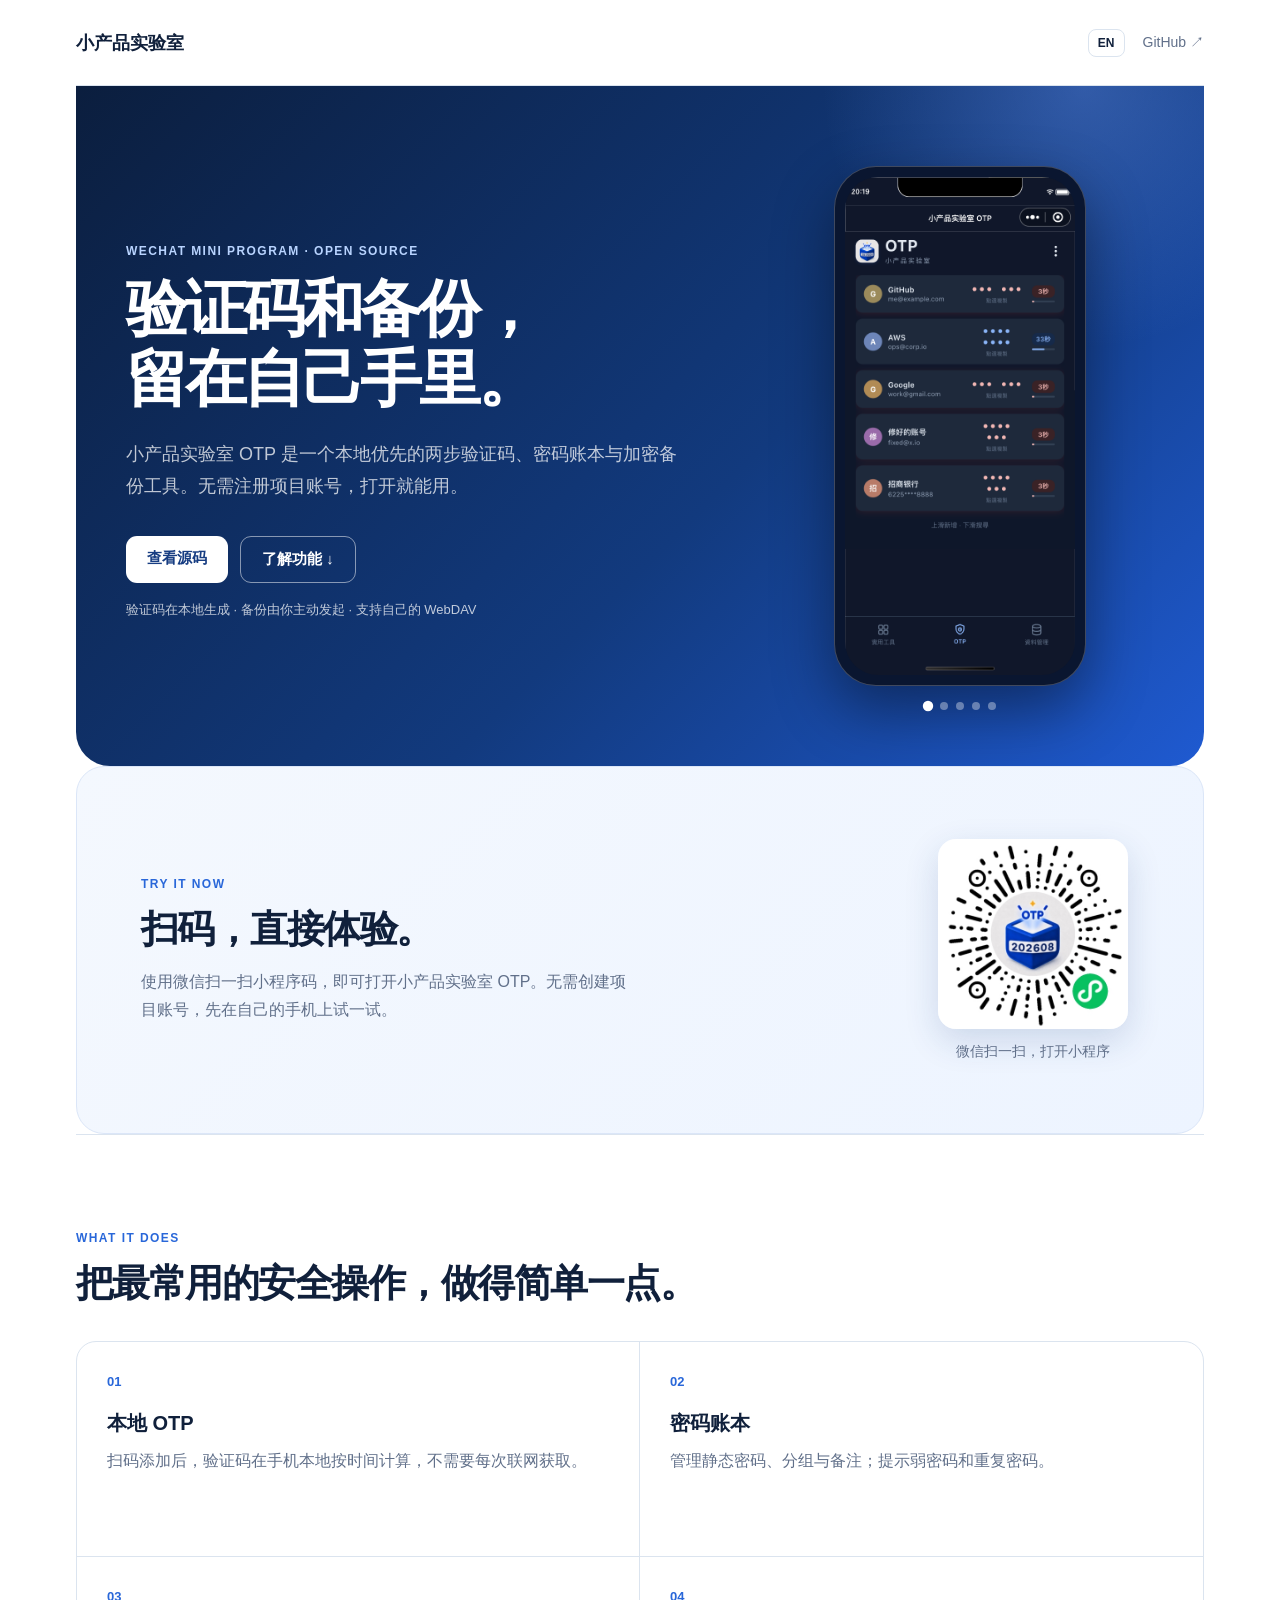
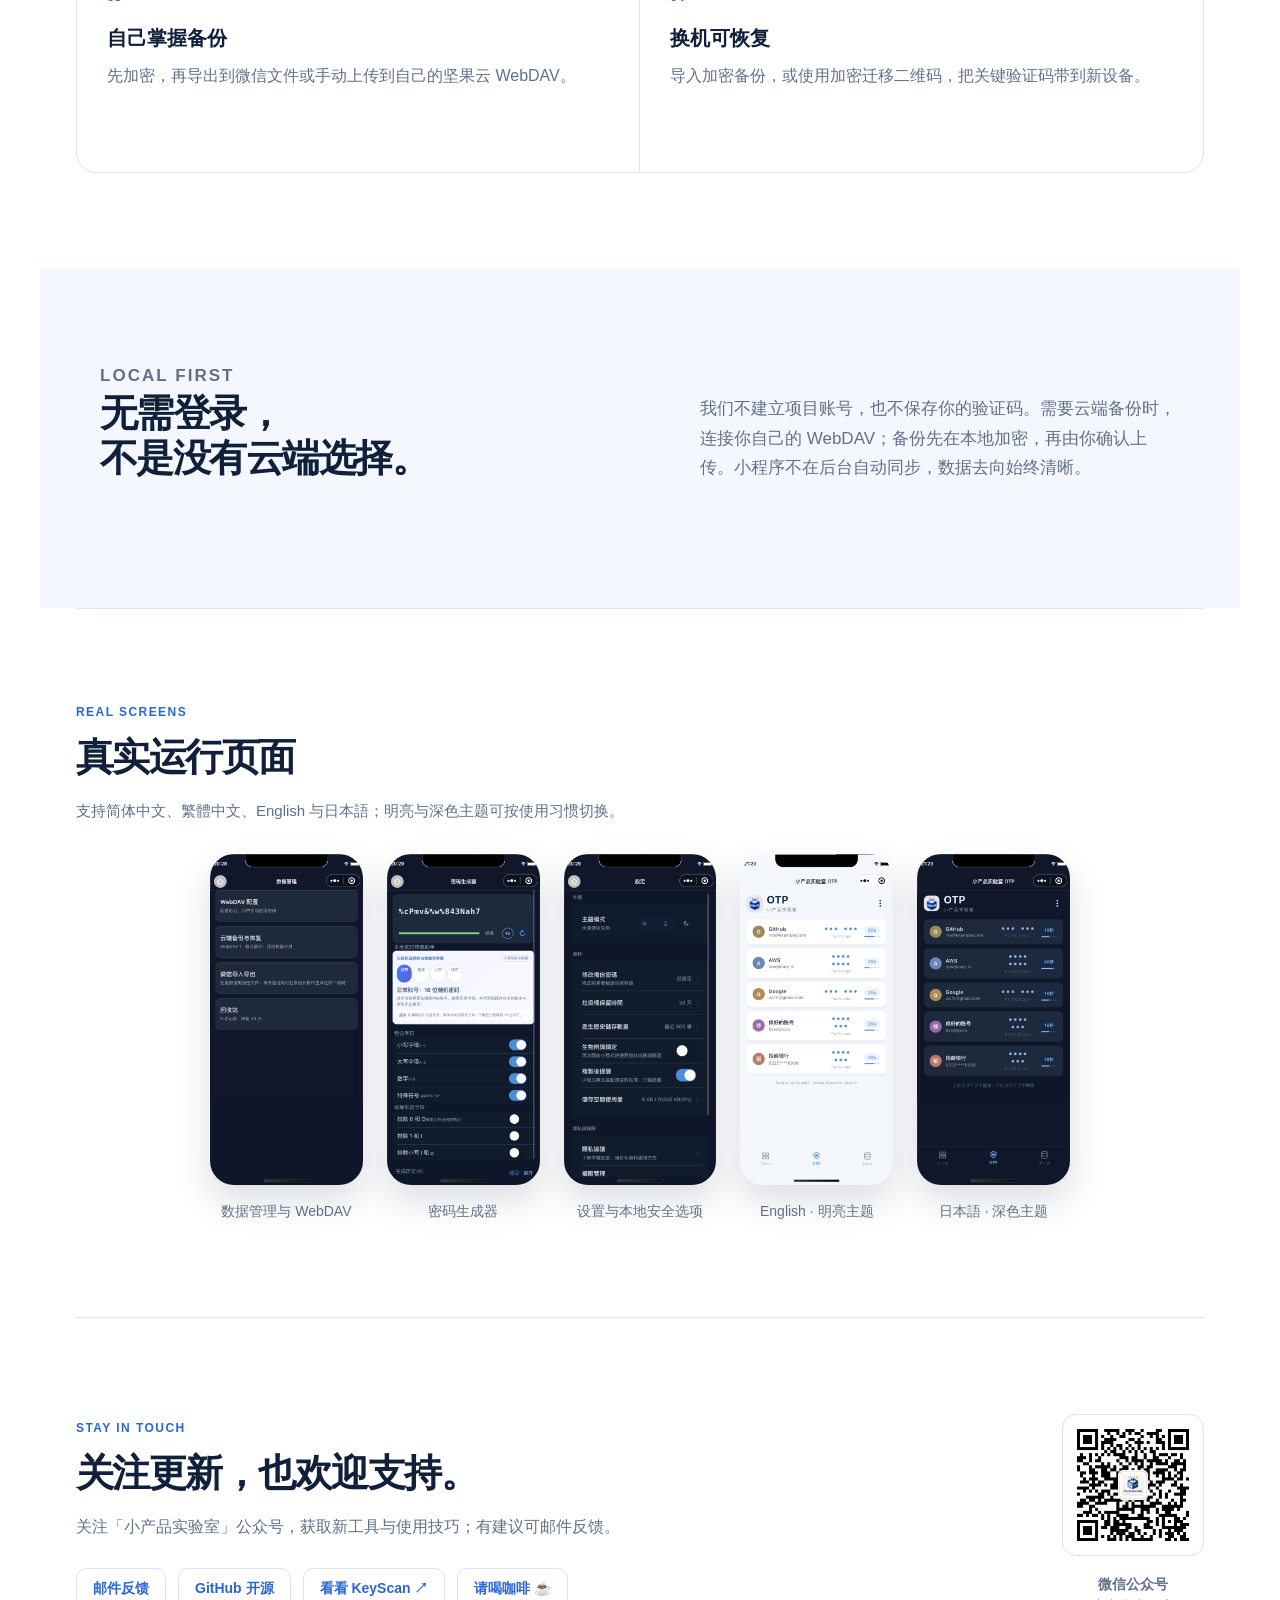
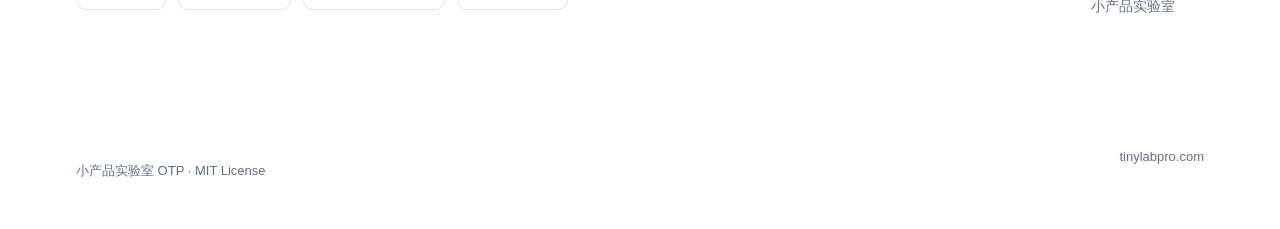
==== commit d9386656: "feat: add KeyScan-style OTP hero carousel" ====
--- a/docs/index.html
+++ b/docs/index.html
@@ -10,7 +10,7 @@
 <body>
 <main>
   <nav class="nav"><a class="brand" href="https://tinylabpro.com/">小产品实验室</a><div class="nav-actions"><button class="lang-toggle" type="button">EN</button><a class="nav-link" href="https://github.com/tinyproductlab/otp">GitHub ↗</a></div></nav>
-  <section class="hero"><div class="hero-copy"><p class="eyebrow">WECHAT MINI PROGRAM · OPEN SOURCE</p><h1 data-t="hero">验证码和备份，<br>留在自己手里。</h1><p class="lead" data-t="lead">小产品实验室 OTP 是一个本地优先的两步验证码、密码账本与加密备份工具。无需注册项目账号，打开就能用。</p><div class="actions"><a class="button primary" href="https://github.com/tinyproductlab/otp" data-t="source">查看源码</a><a class="button secondary" href="#features" data-t="more">了解功能 ↓</a></div><p class="note" data-t="note">验证码在本地生成 · 备份由你主动发起 · 支持自己的 WebDAV</p></div><img class="phone" src="assets/06-真实截图-首页.png" alt="小产品实验室 OTP 的真实运行截图"></section>
+  <section class="hero"><div class="hero-copy"><p class="eyebrow">WECHAT MINI PROGRAM · OPEN SOURCE</p><h1 data-t="hero">验证码和备份，<br>留在自己手里。</h1><p class="lead" data-t="lead">小产品实验室 OTP 是一个本地优先的两步验证码、密码账本与加密备份工具。无需注册项目账号，打开就能用。</p><div class="actions"><a class="button primary" href="https://github.com/tinyproductlab/otp" data-t="source">查看源码</a><a class="button secondary" href="#features" data-t="more">了解功能 ↓</a></div><p class="note" data-t="note">验证码在本地生成 · 备份由你主动发起 · 支持自己的 WebDAV</p></div><div class="hero-carousel" aria-label="TinyOTP 界面预览"><div class="phone-frame"><div class="slides" id="hero-slides"></div></div><div class="dots" id="hero-dots"></div></div></section>
   <section class="try-it"><div><p class="eyebrow">TRY IT NOW</p><h2 data-t="tryTitle">扫码，直接体验。</h2><p data-t="tryText">使用微信扫一扫小程序码，即可打开小产品实验室 OTP。无需创建项目账号，先在自己的手机上试一试。</p></div><figure class="mini-code"><img src="assets/otp-miniprogram-code.jpg" alt="小产品实验室 OTP 微信小程序码"><figcaption data-t="scan">微信扫一扫，打开小程序</figcaption></figure></section>
   <section id="features" class="section"><p class="eyebrow">WHAT IT DOES</p><h2 data-t="featureTitle">把最常用的安全操作，做得简单一点。</h2><div class="grid"><article><span>01</span><h3 data-t="f1">本地 OTP</h3><p data-t="f1p">扫码添加后，验证码在手机本地按时间计算，不需要每次联网获取。</p></article><article><span>02</span><h3 data-t="f2">密码账本</h3><p data-t="f2p">管理静态密码、分组与备注；提示弱密码和重复密码。</p></article><article><span>03</span><h3 data-t="f3">自己掌握备份</h3><p data-t="f3p">先加密，再导出到微信文件或手动上传到自己的坚果云 WebDAV。</p></article><article><span>04</span><h3 data-t="f4">换机可恢复</h3><p data-t="f4p">导入加密备份，或使用加密迁移二维码，把关键验证码带到新设备。</p></article></div></section>
   <section class="principle"><div><p class="eyebrow">LOCAL FIRST</p><h2 data-t="principleTitle">无需登录，<br>不是没有云端选择。</h2></div><p data-t="principleText">我们不建立项目账号，也不保存你的验证码。需要云端备份时，连接你自己的 WebDAV；备份先在本地加密，再由你确认上传。小程序不在后台自动同步，数据去向始终清晰。</p></section>
@@ -22,6 +22,7 @@
 <script>
 const en={hero:'Codes and backups,<br>kept in your hands.',lead:'Tiny Product Lab OTP is a local-first authenticator, password vault, and encrypted backup tool. No project account required.',source:'View source',more:'Explore features ↓',note:'Codes generated locally · Backups are always your choice · Your WebDAV, your storage',tryTitle:'Scan to try it now.',tryText:'Scan the Mini Program code in WeChat to open Tiny Product Lab OTP. No account required.',scan:'Scan with WeChat to open',featureTitle:'Make everyday security tasks a little simpler.',f1:'Local OTP',f1p:'Time-based codes are calculated right on your phone—no network required each time.',f2:'Password vault',f2p:'Store passwords, groups, and notes; identify weak or reused passwords.',f3:'Backups you control',f3p:'Encrypt first, then export or upload manually to your own WebDAV.',f4:'Ready for a new phone',f4p:'Import an encrypted backup or move codes with encrypted migration QR codes.',principleTitle:'No sign-in<br>does not mean no cloud option.',principleText:'We do not create project accounts or keep your codes. When you want cloud backup, connect your own WebDAV. Every backup is encrypted locally first and uploaded only after you confirm it.',screensTitle:'The real app',screensNote:'Simplified Chinese, Traditional Chinese, English and Japanese are available, along with light and dark themes.',s1:'Data management & WebDAV',s2:'Password generator',s3:'Settings & local security',s4:'English · Light theme',s5:'Japanese · Dark theme',communityTitle:'Follow along—and support if you like.',communityText:'Follow the “小产品实验室” WeChat Official Account for updates, or send feedback by email.',feedback:'Send feedback',github:'GitHub source',keyscan:'Try KeyScan ↗',coffee:'Buy me a coffee ☕',official:'WeChat Official Account',coffeeTitle:'Buy the developer a coffee',coffeeText:'Tiny Product Lab tools stay free. Your support helps with servers, test devices, and thoughtful ongoing improvements.',wechat:'WeChat',alipay:'Alipay'};
 const zh=Object.fromEntries([...document.querySelectorAll('[data-t]')].map(e=>[e.dataset.t,e.innerHTML]));let lang=localStorage.getItem('otp-site-language')||'zh';function render(){const d=lang==='en'?en:zh;document.querySelectorAll('[data-t]').forEach(e=>e.innerHTML=d[e.dataset.t]);document.documentElement.lang=lang==='en'?'en':'zh-CN';document.querySelector('.lang-toggle').textContent=lang==='en'?'中文':'EN'}document.querySelector('.lang-toggle').onclick=()=>{lang=lang==='en'?'zh':'en';localStorage.setItem('otp-site-language',lang);render()};const dialog=document.querySelector('.coffee-dialog');document.querySelector('.coffee-button').onclick=()=>dialog.showModal();document.querySelector('.dialog-close').onclick=()=>dialog.close();dialog.onclick=e=>{if(e.target===dialog)dialog.close()};render();
+const heroShots=['06-真实截图-首页.png','08-真实截图-数据管理.png','09-真实截图-密码生成器.png','10-真实截图-设置页面.png','11-真实截图-English-light.png'];const slides=document.querySelector('#hero-slides'),dots=document.querySelector('#hero-dots');let currentShot=0;function showShot(i){currentShot=i;slides.querySelectorAll('img').forEach((el,n)=>el.classList.toggle('active',n===i));dots.querySelectorAll('button').forEach((el,n)=>el.classList.toggle('active',n===i))}heroShots.forEach((src,i)=>{const image=new Image();image.src='assets/'+src;image.alt='TinyOTP screen '+(i+1);if(i===0)image.className='active';slides.append(image);const dot=document.createElement('button');dot.type='button';dot.setAttribute('aria-label','查看第 '+(i+1)+' 张界面');dot.onclick=()=>showShot(i);dots.append(dot)});showShot(0);setInterval(()=>showShot((currentShot+1)%heroShots.length),3500);
 </script>
 </body>
 </html>
--- a/docs/style.css
+++ b/docs/style.css
@@ -3,3 +3,4 @@
 .related-note{margin:17px 0 0!important;font-size:13px!important}.related-note a{color:var(--blue);font-weight:700}
 .screens-note{margin:-16px 0 30px;color:var(--muted);font-size:15px;line-height:1.7}
 .nav-actions{display:flex;align-items:center;gap:18px}.lang-toggle,.coffee-button{font:inherit;cursor:pointer}.lang-toggle{border:1px solid var(--line);background:#fff;color:var(--ink);border-radius:8px;padding:6px 9px;font-size:12px;font-weight:700}.coffee-button{padding:11px 16px;border:1px solid var(--line);background:#fff;border-radius:10px;color:var(--blue);font-size:14px;font-weight:700}.coffee-button:hover,.lang-toggle:hover{border-color:var(--blue)}.coffee-dialog{border:0;border-radius:22px;max-width:520px;padding:38px;background:#fff;color:var(--ink);box-shadow:0 24px 75px rgba(16,32,59,.28)}.coffee-dialog::backdrop{background:rgba(12,25,47,.5)}.coffee-dialog h2{margin-bottom:14px}.coffee-dialog p:not(.eyebrow){color:var(--muted);line-height:1.75;margin:0}.dialog-close{position:absolute;right:18px;top:14px;border:0;background:transparent;font-size:27px;color:var(--muted);cursor:pointer}.coffee-dialog .support-codes{margin-top:26px;justify-content:center}.coffee-dialog .support-codes a{display:flex;flex-direction:column;align-items:center;gap:8px;color:var(--muted);font-size:13px;font-weight:700}.coffee-dialog .support-codes img{width:150px;border-radius:14px;border:1px solid var(--line)}
+.hero{position:relative;overflow:hidden;background:linear-gradient(135deg,#0b1e3e,#123a7e 58%,#1f5ad1);color:#fff;border-radius:0 0 34px 34px;min-height:650px}.hero::after{content:"";position:absolute;width:560px;height:560px;right:-160px;top:-280px;border-radius:50%;background:radial-gradient(circle,rgba(112,157,255,.34),transparent 66%);pointer-events:none}.hero-copy,.hero-carousel{position:relative;z-index:1}.hero .eyebrow{color:#b9d4ff}.hero .lead,.hero .note{color:rgba(255,255,255,.74)}.hero .primary{background:#fff;color:#173d82}.hero .secondary{border-color:rgba(255,255,255,.5);color:#fff}.hero-carousel{width:252px;margin:auto}.phone-frame{background:#0a1630;padding:10px;border:1px solid rgba(255,255,255,.22);border-radius:42px;box-shadow:0 24px 60px rgba(0,0,0,.42)}.slides{position:relative;overflow:hidden;border-radius:33px;aspect-ratio:9/19.5;background:#0a1630}.slides img{position:absolute;inset:0;width:100%;height:100%;object-fit:cover;object-position:top;opacity:0;transform:translateX(24px);transition:opacity .7s ease,transform .7s ease}.slides img.active{opacity:1;transform:translateX(0)}.dots{display:flex;gap:8px;justify-content:center;margin-top:16px}.dots button{width:8px;height:8px;padding:0;border:0;border-radius:50%;background:rgba(255,255,255,.36);cursor:pointer;transition:.25s}.dots button.active{background:#fff;transform:scale(1.3)}@media(max-width:760px){.hero{border-radius:0;min-height:auto}.hero-carousel{width:215px;margin-top:42px}}
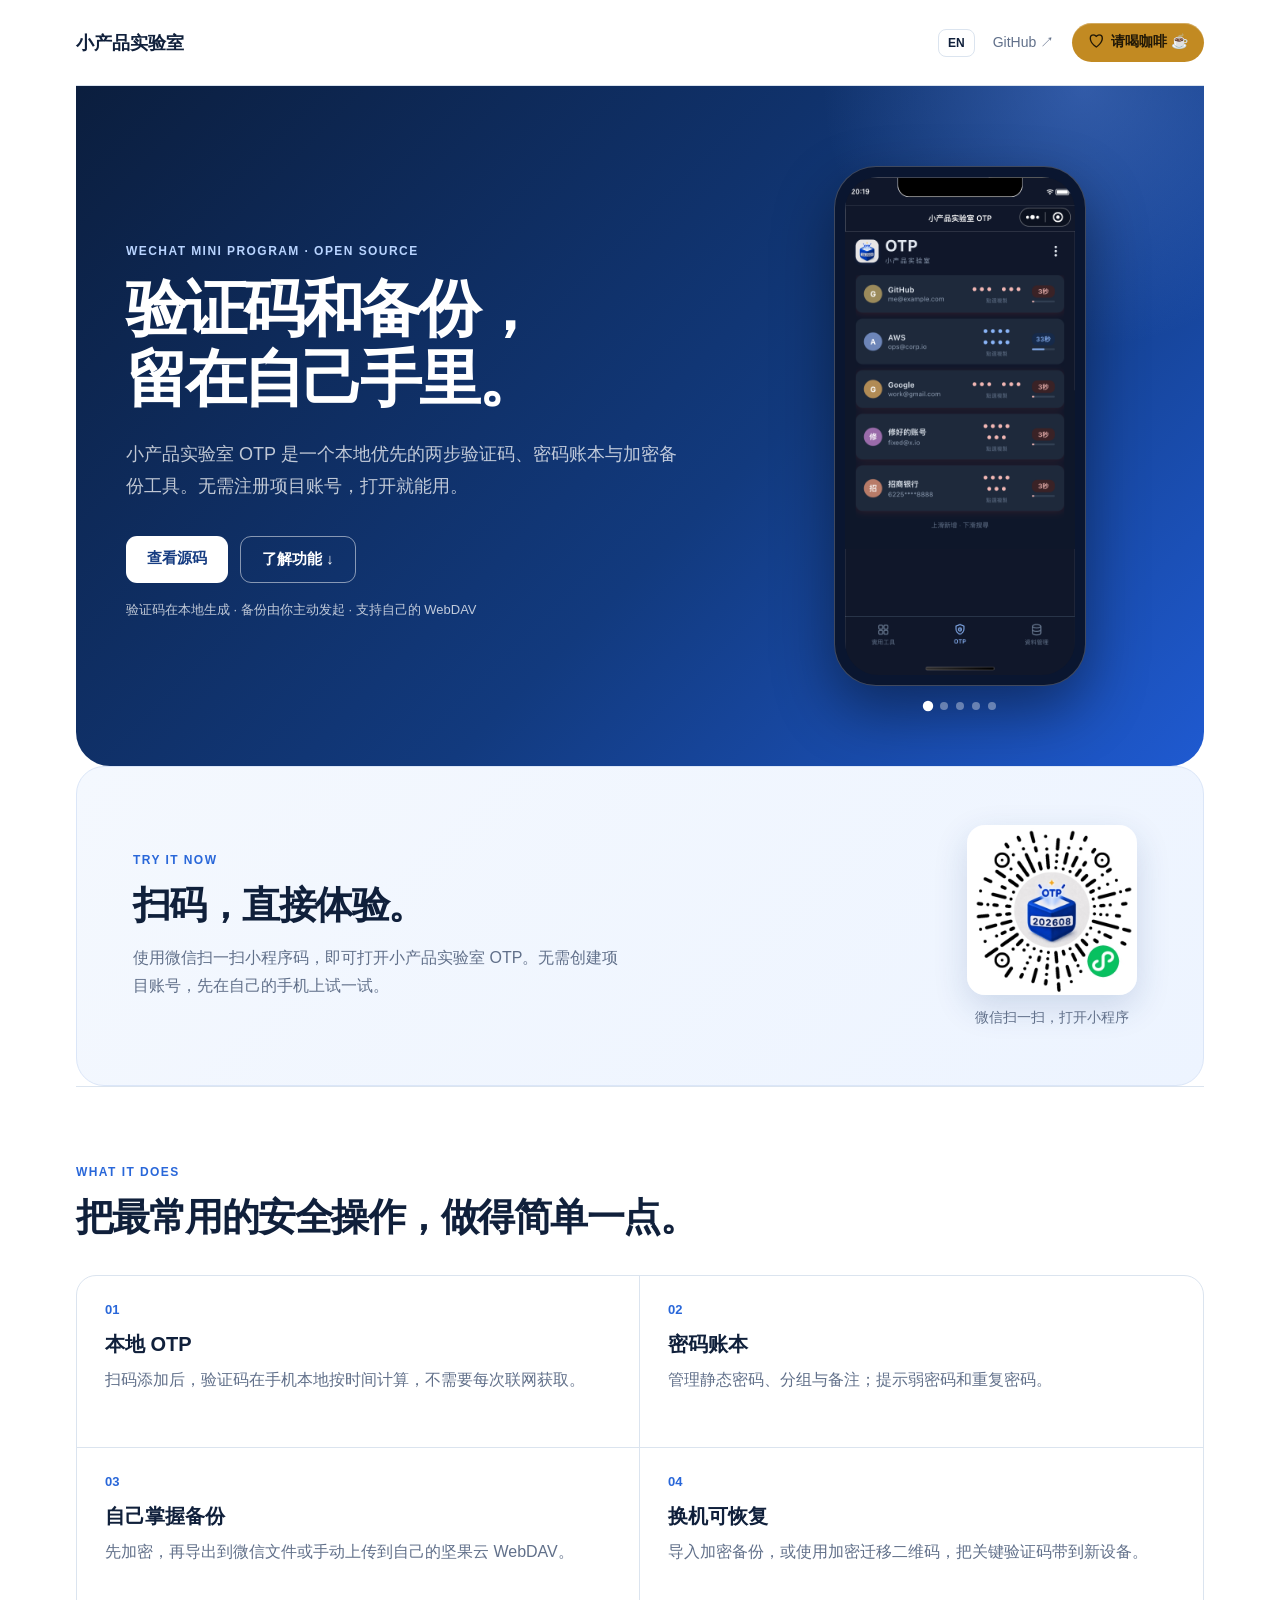
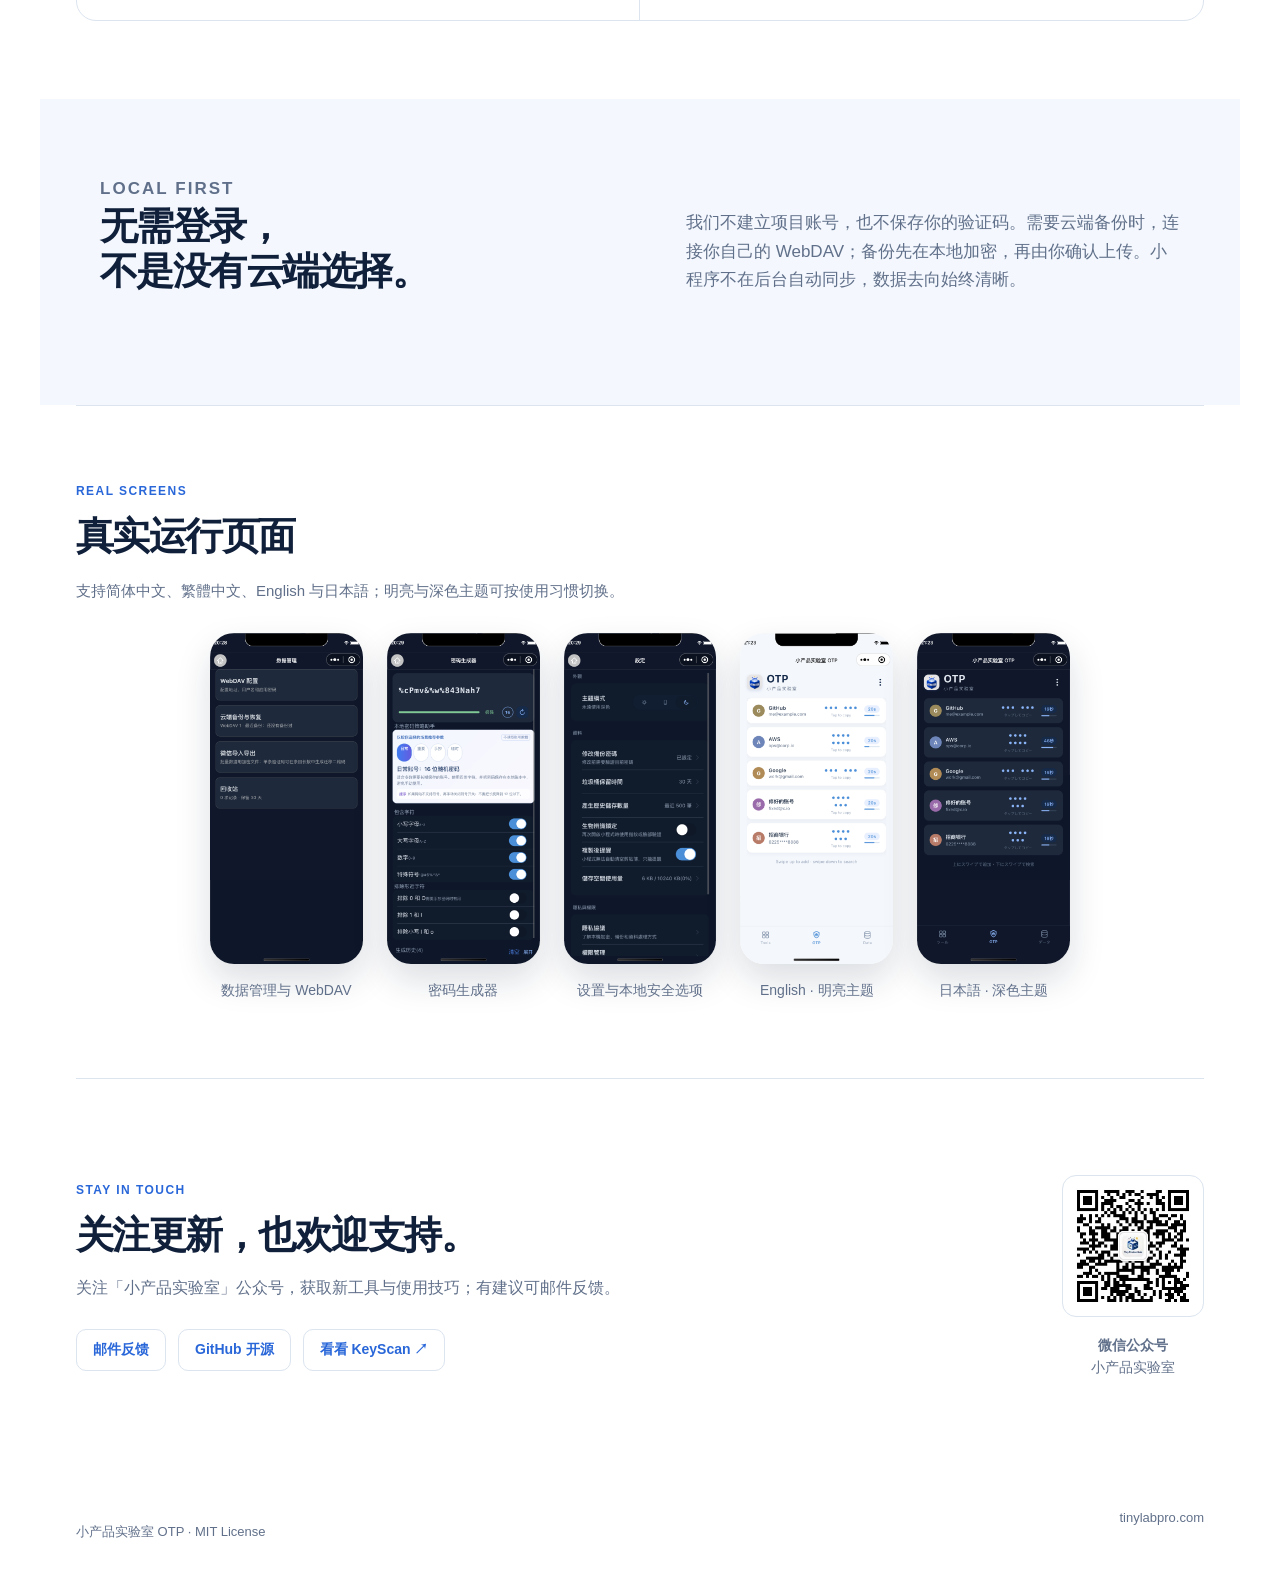
==== commit 29abd6ba: "style: move coffee support to top navigation" ====
--- a/docs/index.html
+++ b/docs/index.html
@@ -9,13 +9,13 @@
 </head>
 <body>
 <main>
-  <nav class="nav"><a class="brand" href="https://tinylabpro.com/">小产品实验室</a><div class="nav-actions"><button class="lang-toggle" type="button">EN</button><a class="nav-link" href="https://github.com/tinyproductlab/otp">GitHub ↗</a></div></nav>
+  <nav class="nav"><a class="brand" href="https://tinylabpro.com/">小产品实验室</a><div class="nav-actions"><button class="lang-toggle" type="button">EN</button><a class="nav-link" href="https://github.com/tinyproductlab/otp">GitHub ↗</a><button class="coffee-button coffee-top" type="button" data-t="coffee">请喝咖啡 ☕</button></div></nav>
   <section class="hero"><div class="hero-copy"><p class="eyebrow">WECHAT MINI PROGRAM · OPEN SOURCE</p><h1 data-t="hero">验证码和备份，<br>留在自己手里。</h1><p class="lead" data-t="lead">小产品实验室 OTP 是一个本地优先的两步验证码、密码账本与加密备份工具。无需注册项目账号，打开就能用。</p><div class="actions"><a class="button primary" href="https://github.com/tinyproductlab/otp" data-t="source">查看源码</a><a class="button secondary" href="#features" data-t="more">了解功能 ↓</a></div><p class="note" data-t="note">验证码在本地生成 · 备份由你主动发起 · 支持自己的 WebDAV</p></div><div class="hero-carousel" aria-label="TinyOTP 界面预览"><div class="phone-frame"><div class="slides" id="hero-slides"></div></div><div class="dots" id="hero-dots"></div></div></section>
   <section class="try-it"><div><p class="eyebrow">TRY IT NOW</p><h2 data-t="tryTitle">扫码，直接体验。</h2><p data-t="tryText">使用微信扫一扫小程序码，即可打开小产品实验室 OTP。无需创建项目账号，先在自己的手机上试一试。</p></div><figure class="mini-code"><img src="assets/otp-miniprogram-code.jpg" alt="小产品实验室 OTP 微信小程序码"><figcaption data-t="scan">微信扫一扫，打开小程序</figcaption></figure></section>
   <section id="features" class="section"><p class="eyebrow">WHAT IT DOES</p><h2 data-t="featureTitle">把最常用的安全操作，做得简单一点。</h2><div class="grid"><article><span>01</span><h3 data-t="f1">本地 OTP</h3><p data-t="f1p">扫码添加后，验证码在手机本地按时间计算，不需要每次联网获取。</p></article><article><span>02</span><h3 data-t="f2">密码账本</h3><p data-t="f2p">管理静态密码、分组与备注；提示弱密码和重复密码。</p></article><article><span>03</span><h3 data-t="f3">自己掌握备份</h3><p data-t="f3p">先加密，再导出到微信文件或手动上传到自己的坚果云 WebDAV。</p></article><article><span>04</span><h3 data-t="f4">换机可恢复</h3><p data-t="f4p">导入加密备份，或使用加密迁移二维码，把关键验证码带到新设备。</p></article></div></section>
   <section class="principle"><div><p class="eyebrow">LOCAL FIRST</p><h2 data-t="principleTitle">无需登录，<br>不是没有云端选择。</h2></div><p data-t="principleText">我们不建立项目账号，也不保存你的验证码。需要云端备份时，连接你自己的 WebDAV；备份先在本地加密，再由你确认上传。小程序不在后台自动同步，数据去向始终清晰。</p></section>
   <section class="screens"><p class="eyebrow">REAL SCREENS</p><h2 data-t="screensTitle">真实运行页面</h2><p class="screens-note" data-t="screensNote">支持简体中文、繁體中文、English 与日本語；明亮与深色主题可按使用习惯切换。</p><div class="screen-row"><figure><img src="assets/08-真实截图-数据管理.png"><figcaption data-t="s1">数据管理与 WebDAV</figcaption></figure><figure><img src="assets/09-真实截图-密码生成器.png"><figcaption data-t="s2">密码生成器</figcaption></figure><figure><img src="assets/10-真实截图-设置页面.png"><figcaption data-t="s3">设置与本地安全选项</figcaption></figure><figure><img src="assets/11-真实截图-English-light.png"><figcaption data-t="s4">English · 明亮主题</figcaption></figure><figure><img src="assets/13-真实截图-日本語-dark.png"><figcaption data-t="s5">日本語 · 深色主题</figcaption></figure></div></section>
-  <section class="community"><div class="community-copy"><p class="eyebrow">STAY IN TOUCH</p><h2 data-t="communityTitle">关注更新，也欢迎支持。</h2><p data-t="communityText">关注「小产品实验室」公众号，获取新工具与使用技巧；有建议可邮件反馈。</p><div class="community-links"><a href="mailto:userfeedback@zohomail.com" data-t="feedback">邮件反馈</a><a href="https://github.com/tinyproductlab/otp" target="_blank" data-t="github">GitHub 开源</a><a href="https://keyscan.tinylabpro.com/" target="_blank" data-t="keyscan">看看 KeyScan ↗</a><button class="coffee-button" type="button" data-t="coffee">请喝咖啡 ☕</button></div></div><div class="community-codes"><figure><img src="assets/wechat-official-account.jpg" alt="小产品实验室微信公众号二维码"><figcaption><b data-t="official">微信公众号</b><br>小产品实验室</figcaption></figure></div></section>
+  <section class="community"><div class="community-copy"><p class="eyebrow">STAY IN TOUCH</p><h2 data-t="communityTitle">关注更新，也欢迎支持。</h2><p data-t="communityText">关注「小产品实验室」公众号，获取新工具与使用技巧；有建议可邮件反馈。</p><div class="community-links"><a href="mailto:userfeedback@zohomail.com" data-t="feedback">邮件反馈</a><a href="https://github.com/tinyproductlab/otp" target="_blank" data-t="github">GitHub 开源</a><a href="https://keyscan.tinylabpro.com/" target="_blank" data-t="keyscan">看看 KeyScan ↗</a></div></div><div class="community-codes"><figure><img src="assets/wechat-official-account.jpg" alt="小产品实验室微信公众号二维码"><figcaption><b data-t="official">微信公众号</b><br>小产品实验室</figcaption></figure></div></section>
   <footer><p>小产品实验室 OTP · MIT License</p><a href="https://tinylabpro.com/">tinylabpro.com</a></footer>
 </main>
 <dialog class="coffee-dialog"><button class="dialog-close" type="button">×</button><p class="eyebrow">BUY ME A COFFEE</p><h2 data-t="coffeeTitle">请开发者喝杯咖啡</h2><p data-t="coffeeText">小产品实验室的工具会持续免费维护。你的赞赏会变成一点服务器、测试设备和继续打磨产品的动力。</p><div class="support-codes"><a href="assets/support-wechat.png" target="_blank"><img src="assets/support-wechat.png" alt="微信赞赏码"><span data-t="wechat">微信赞赏</span></a><a href="assets/support-alipay.png" target="_blank"><img src="assets/support-alipay.png" alt="支付宝赞赏码"><span data-t="alipay">支付宝赞赏</span></a></div></dialog>
--- a/docs/style.css
+++ b/docs/style.css
@@ -4,3 +4,5 @@
 .screens-note{margin:-16px 0 30px;color:var(--muted);font-size:15px;line-height:1.7}
 .nav-actions{display:flex;align-items:center;gap:18px}.lang-toggle,.coffee-button{font:inherit;cursor:pointer}.lang-toggle{border:1px solid var(--line);background:#fff;color:var(--ink);border-radius:8px;padding:6px 9px;font-size:12px;font-weight:700}.coffee-button{padding:11px 16px;border:1px solid var(--line);background:#fff;border-radius:10px;color:var(--blue);font-size:14px;font-weight:700}.coffee-button:hover,.lang-toggle:hover{border-color:var(--blue)}.coffee-dialog{border:0;border-radius:22px;max-width:520px;padding:38px;background:#fff;color:var(--ink);box-shadow:0 24px 75px rgba(16,32,59,.28)}.coffee-dialog::backdrop{background:rgba(12,25,47,.5)}.coffee-dialog h2{margin-bottom:14px}.coffee-dialog p:not(.eyebrow){color:var(--muted);line-height:1.75;margin:0}.dialog-close{position:absolute;right:18px;top:14px;border:0;background:transparent;font-size:27px;color:var(--muted);cursor:pointer}.coffee-dialog .support-codes{margin-top:26px;justify-content:center}.coffee-dialog .support-codes a{display:flex;flex-direction:column;align-items:center;gap:8px;color:var(--muted);font-size:13px;font-weight:700}.coffee-dialog .support-codes img{width:150px;border-radius:14px;border:1px solid var(--line)}
 .hero{position:relative;overflow:hidden;background:linear-gradient(135deg,#0b1e3e,#123a7e 58%,#1f5ad1);color:#fff;border-radius:0 0 34px 34px;min-height:650px}.hero::after{content:"";position:absolute;width:560px;height:560px;right:-160px;top:-280px;border-radius:50%;background:radial-gradient(circle,rgba(112,157,255,.34),transparent 66%);pointer-events:none}.hero-copy,.hero-carousel{position:relative;z-index:1}.hero .eyebrow{color:#b9d4ff}.hero .lead,.hero .note{color:rgba(255,255,255,.74)}.hero .primary{background:#fff;color:#173d82}.hero .secondary{border-color:rgba(255,255,255,.5);color:#fff}.hero-carousel{width:252px;margin:auto}.phone-frame{background:#0a1630;padding:10px;border:1px solid rgba(255,255,255,.22);border-radius:42px;box-shadow:0 24px 60px rgba(0,0,0,.42)}.slides{position:relative;overflow:hidden;border-radius:33px;aspect-ratio:9/19.5;background:#0a1630}.slides img{position:absolute;inset:0;width:100%;height:100%;object-fit:cover;object-position:top;opacity:0;transform:translateX(24px);transition:opacity .7s ease,transform .7s ease}.slides img.active{opacity:1;transform:translateX(0)}.dots{display:flex;gap:8px;justify-content:center;margin-top:16px}.dots button{width:8px;height:8px;padding:0;border:0;border-radius:50%;background:rgba(255,255,255,.36);cursor:pointer;transition:.25s}.dots button.active{background:#fff;transform:scale(1.3)}@media(max-width:760px){.hero{border-radius:0;min-height:auto}.hero-carousel{width:215px;margin-top:42px}}
+.try-it{gap:56px;padding:58px 56px}.mini-code{flex-basis:190px}.mini-code img{width:170px}.section,.screens{padding:78px 0}.grid article{min-height:172px;padding:24px 28px}.grid h3{margin:13px 0 8px}.grid p,.principle p{line-height:1.7}.principle{gap:92px;padding:76px 60px}@media(max-width:760px){.try-it{padding:42px 28px}.mini-code{margin-top:30px}.mini-code img{width:168px}.section,.screens{padding:58px 0}.grid article,.grid article:nth-child(even){min-height:0}.principle{padding:56px 20px}}
+.coffee-top{border:0;background:#c28a22;color:#1f1707;border-radius:999px;padding:9px 16px;box-shadow:inset 0 1px rgba(255,255,255,.28);white-space:nowrap}.coffee-top:hover{border:0;background:#d39a2c}.coffee-top::before{content:"♡";font-size:16px;margin-right:7px;vertical-align:-1px}@media(max-width:760px){.nav-actions{gap:8px}.nav-link{display:none}.coffee-top{padding:8px 11px;font-size:12px}.coffee-top::before{margin-right:4px}}
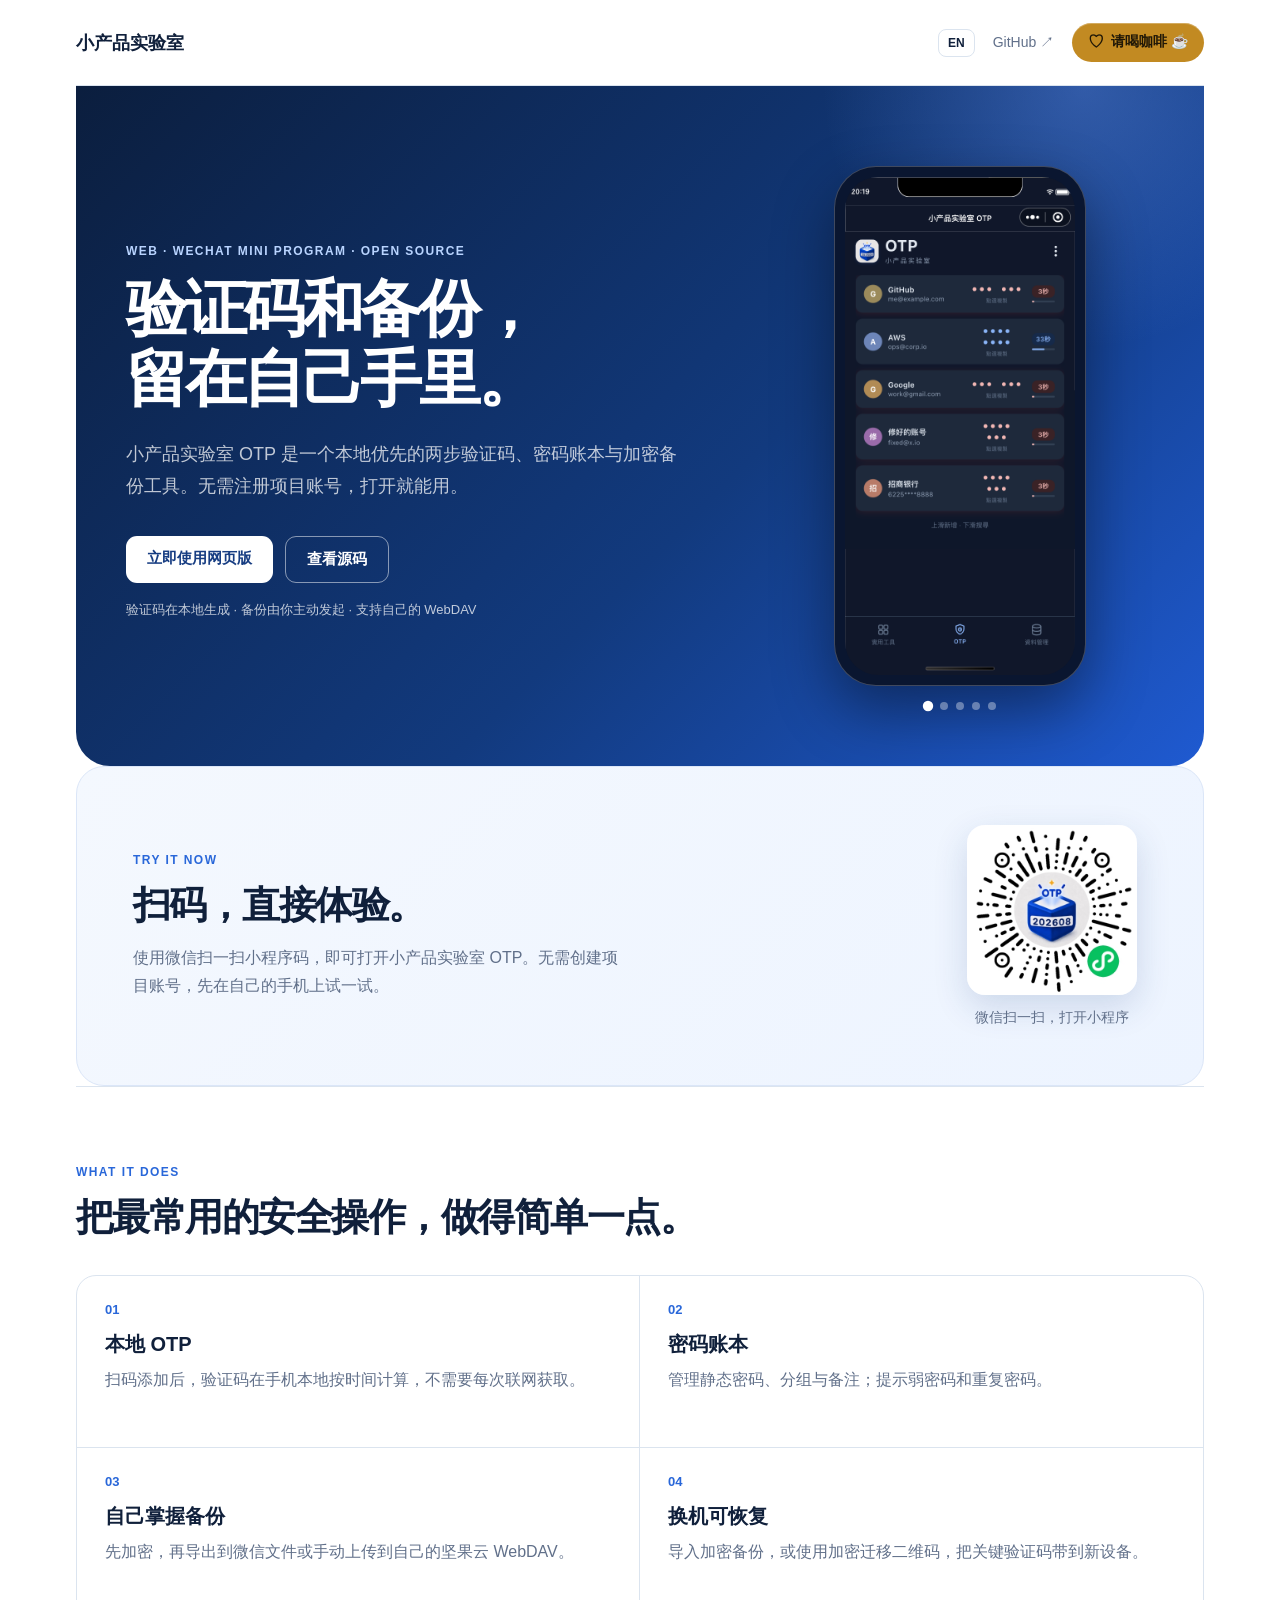
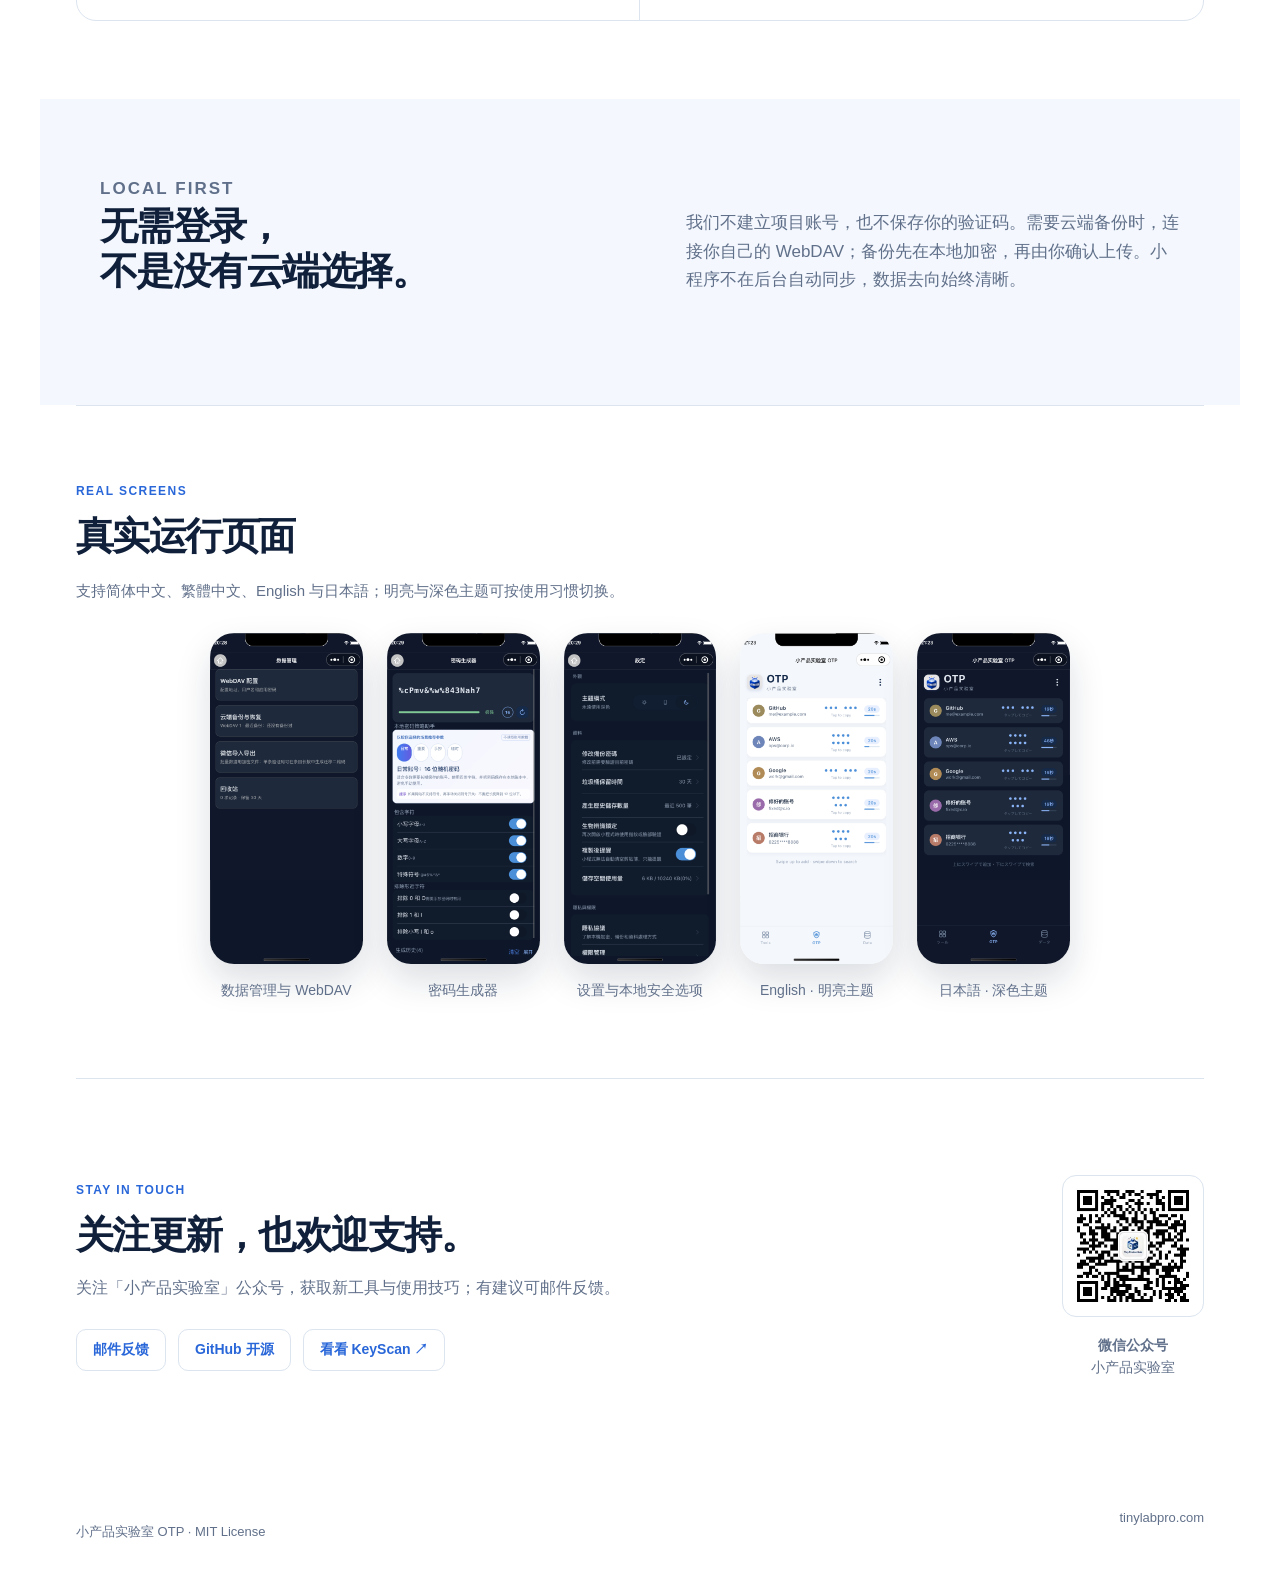
==== commit e45a105f: "feat: add encrypted OTP web app" ====
--- a/docs/index.html
+++ b/docs/index.html
@@ -5,12 +5,17 @@
   <meta name="viewport" content="width=device-width,initial-scale=1">
   <meta name="description" content="小产品实验室 OTP：本地优先的动态验证码、密码账本与加密备份工具。">
   <title>小产品实验室 OTP · 本地优先的安全工具</title>
+  <link rel="canonical" href="https://otp.tinylabpro.com/">
+  <meta property="og:title" content="小产品实验室 OTP · 本地优先的安全工具">
+  <meta property="og:description" content="本地优先的动态验证码（TOTP / 2FA）、密码账本与加密备份工具，无需登录，支持 WebDAV 同步。">
+  <meta property="og:url" content="https://otp.tinylabpro.com/">
+  <meta property="og:type" content="website">
   <link rel="stylesheet" href="style.css">
 </head>
 <body>
 <main>
   <nav class="nav"><a class="brand" href="https://tinylabpro.com/">小产品实验室</a><div class="nav-actions"><button class="lang-toggle" type="button">EN</button><a class="nav-link" href="https://github.com/tinyproductlab/otp">GitHub ↗</a><button class="coffee-button coffee-top" type="button" data-t="coffee">请喝咖啡 ☕</button></div></nav>
-  <section class="hero"><div class="hero-copy"><p class="eyebrow">WECHAT MINI PROGRAM · OPEN SOURCE</p><h1 data-t="hero">验证码和备份，<br>留在自己手里。</h1><p class="lead" data-t="lead">小产品实验室 OTP 是一个本地优先的两步验证码、密码账本与加密备份工具。无需注册项目账号，打开就能用。</p><div class="actions"><a class="button primary" href="https://github.com/tinyproductlab/otp" data-t="source">查看源码</a><a class="button secondary" href="#features" data-t="more">了解功能 ↓</a></div><p class="note" data-t="note">验证码在本地生成 · 备份由你主动发起 · 支持自己的 WebDAV</p></div><div class="hero-carousel" aria-label="TinyOTP 界面预览"><div class="phone-frame"><div class="slides" id="hero-slides"></div></div><div class="dots" id="hero-dots"></div></div></section>
+<section class="hero"><div class="hero-copy"><p class="eyebrow">WEB · WECHAT MINI PROGRAM · OPEN SOURCE</p><h1 data-t="hero">验证码和备份，<br>留在自己手里。</h1><p class="lead" data-t="lead">小产品实验室 OTP 是一个本地优先的两步验证码、密码账本与加密备份工具。无需注册项目账号，打开就能用。</p><div class="actions"><a class="button primary" href="web/">立即使用网页版</a><a class="button secondary" href="https://github.com/tinyproductlab/otp" data-t="source">查看源码</a></div><p class="note" data-t="note">验证码在本地生成 · 备份由你主动发起 · 支持自己的 WebDAV</p></div><div class="hero-carousel" aria-label="TinyOTP 界面预览"><div class="phone-frame"><div class="slides" id="hero-slides"></div></div><div class="dots" id="hero-dots"></div></div></section>
   <section class="try-it"><div><p class="eyebrow">TRY IT NOW</p><h2 data-t="tryTitle">扫码，直接体验。</h2><p data-t="tryText">使用微信扫一扫小程序码，即可打开小产品实验室 OTP。无需创建项目账号，先在自己的手机上试一试。</p></div><figure class="mini-code"><img src="assets/otp-miniprogram-code.jpg" alt="小产品实验室 OTP 微信小程序码"><figcaption data-t="scan">微信扫一扫，打开小程序</figcaption></figure></section>
   <section id="features" class="section"><p class="eyebrow">WHAT IT DOES</p><h2 data-t="featureTitle">把最常用的安全操作，做得简单一点。</h2><div class="grid"><article><span>01</span><h3 data-t="f1">本地 OTP</h3><p data-t="f1p">扫码添加后，验证码在手机本地按时间计算，不需要每次联网获取。</p></article><article><span>02</span><h3 data-t="f2">密码账本</h3><p data-t="f2p">管理静态密码、分组与备注；提示弱密码和重复密码。</p></article><article><span>03</span><h3 data-t="f3">自己掌握备份</h3><p data-t="f3p">先加密，再导出到微信文件或手动上传到自己的坚果云 WebDAV。</p></article><article><span>04</span><h3 data-t="f4">换机可恢复</h3><p data-t="f4p">导入加密备份，或使用加密迁移二维码，把关键验证码带到新设备。</p></article></div></section>
   <section class="principle"><div><p class="eyebrow">LOCAL FIRST</p><h2 data-t="principleTitle">无需登录，<br>不是没有云端选择。</h2></div><p data-t="principleText">我们不建立项目账号，也不保存你的验证码。需要云端备份时，连接你自己的 WebDAV；备份先在本地加密，再由你确认上传。小程序不在后台自动同步，数据去向始终清晰。</p></section>
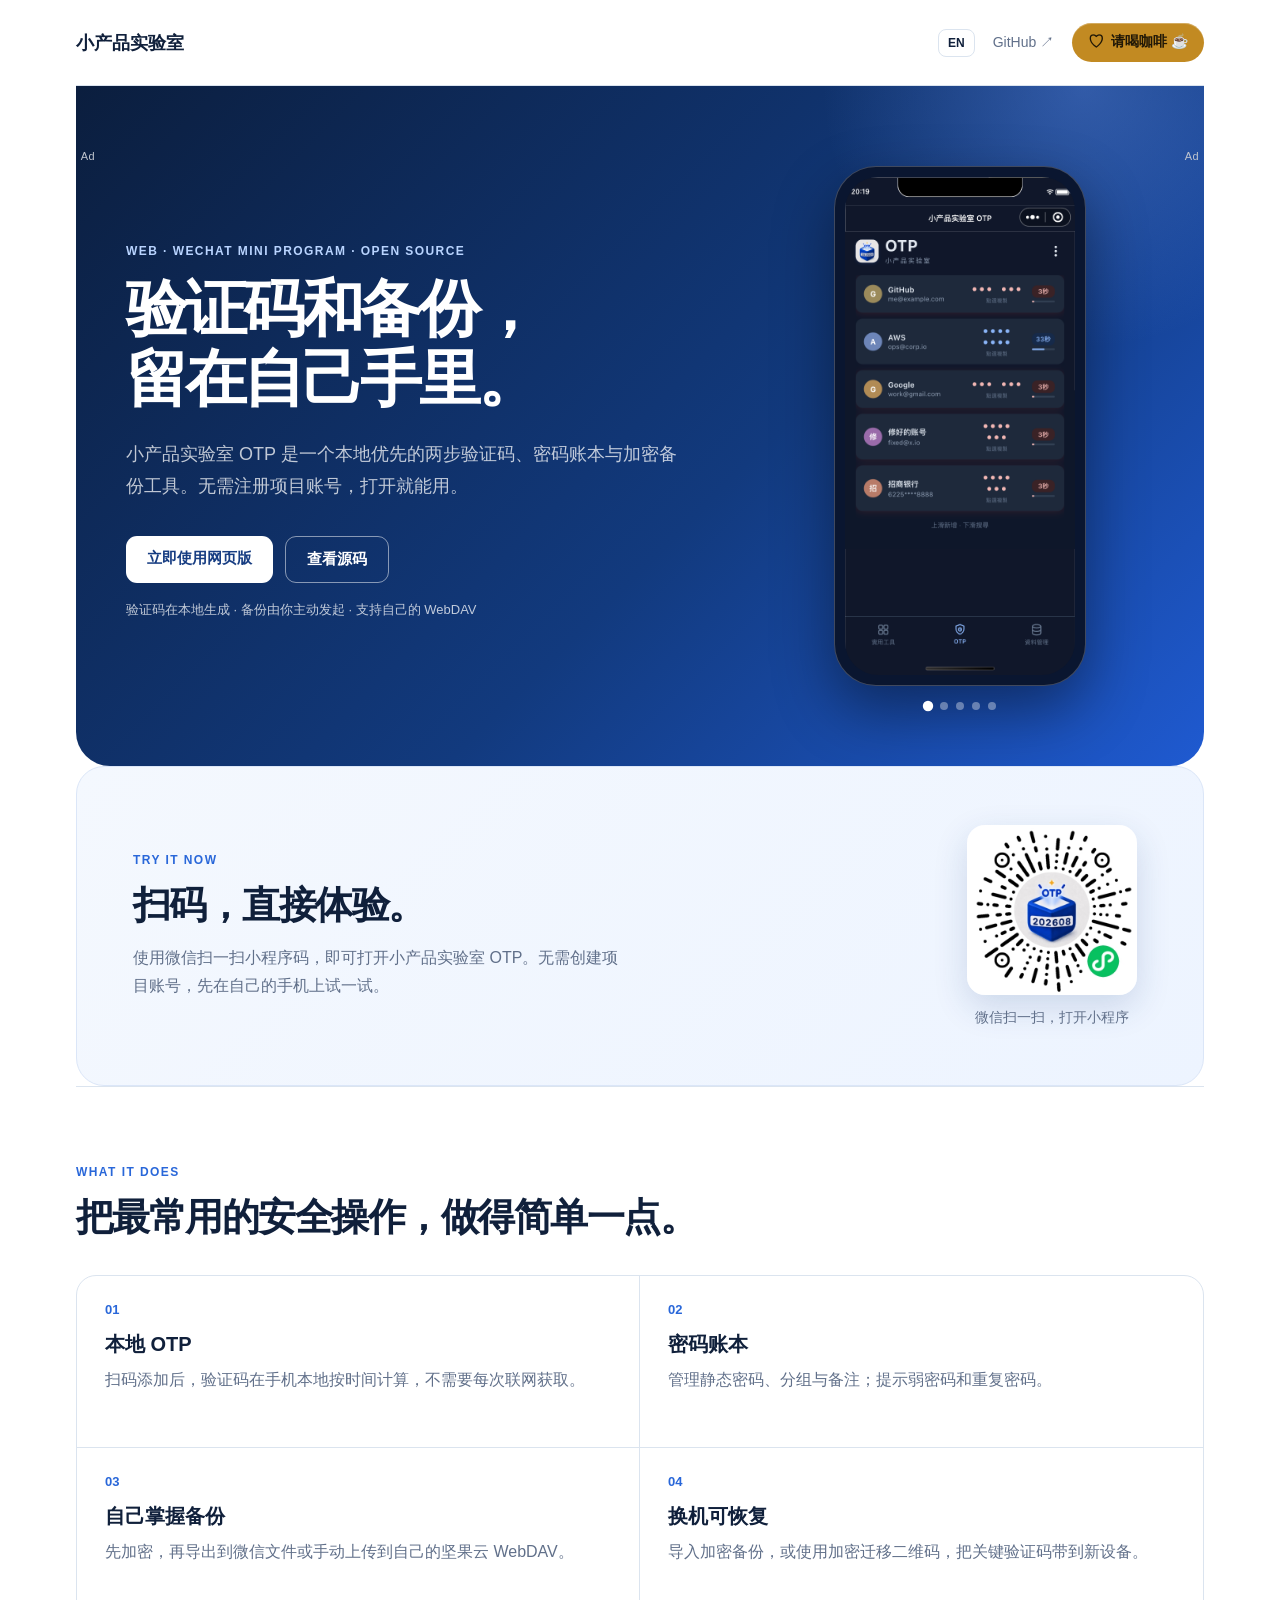
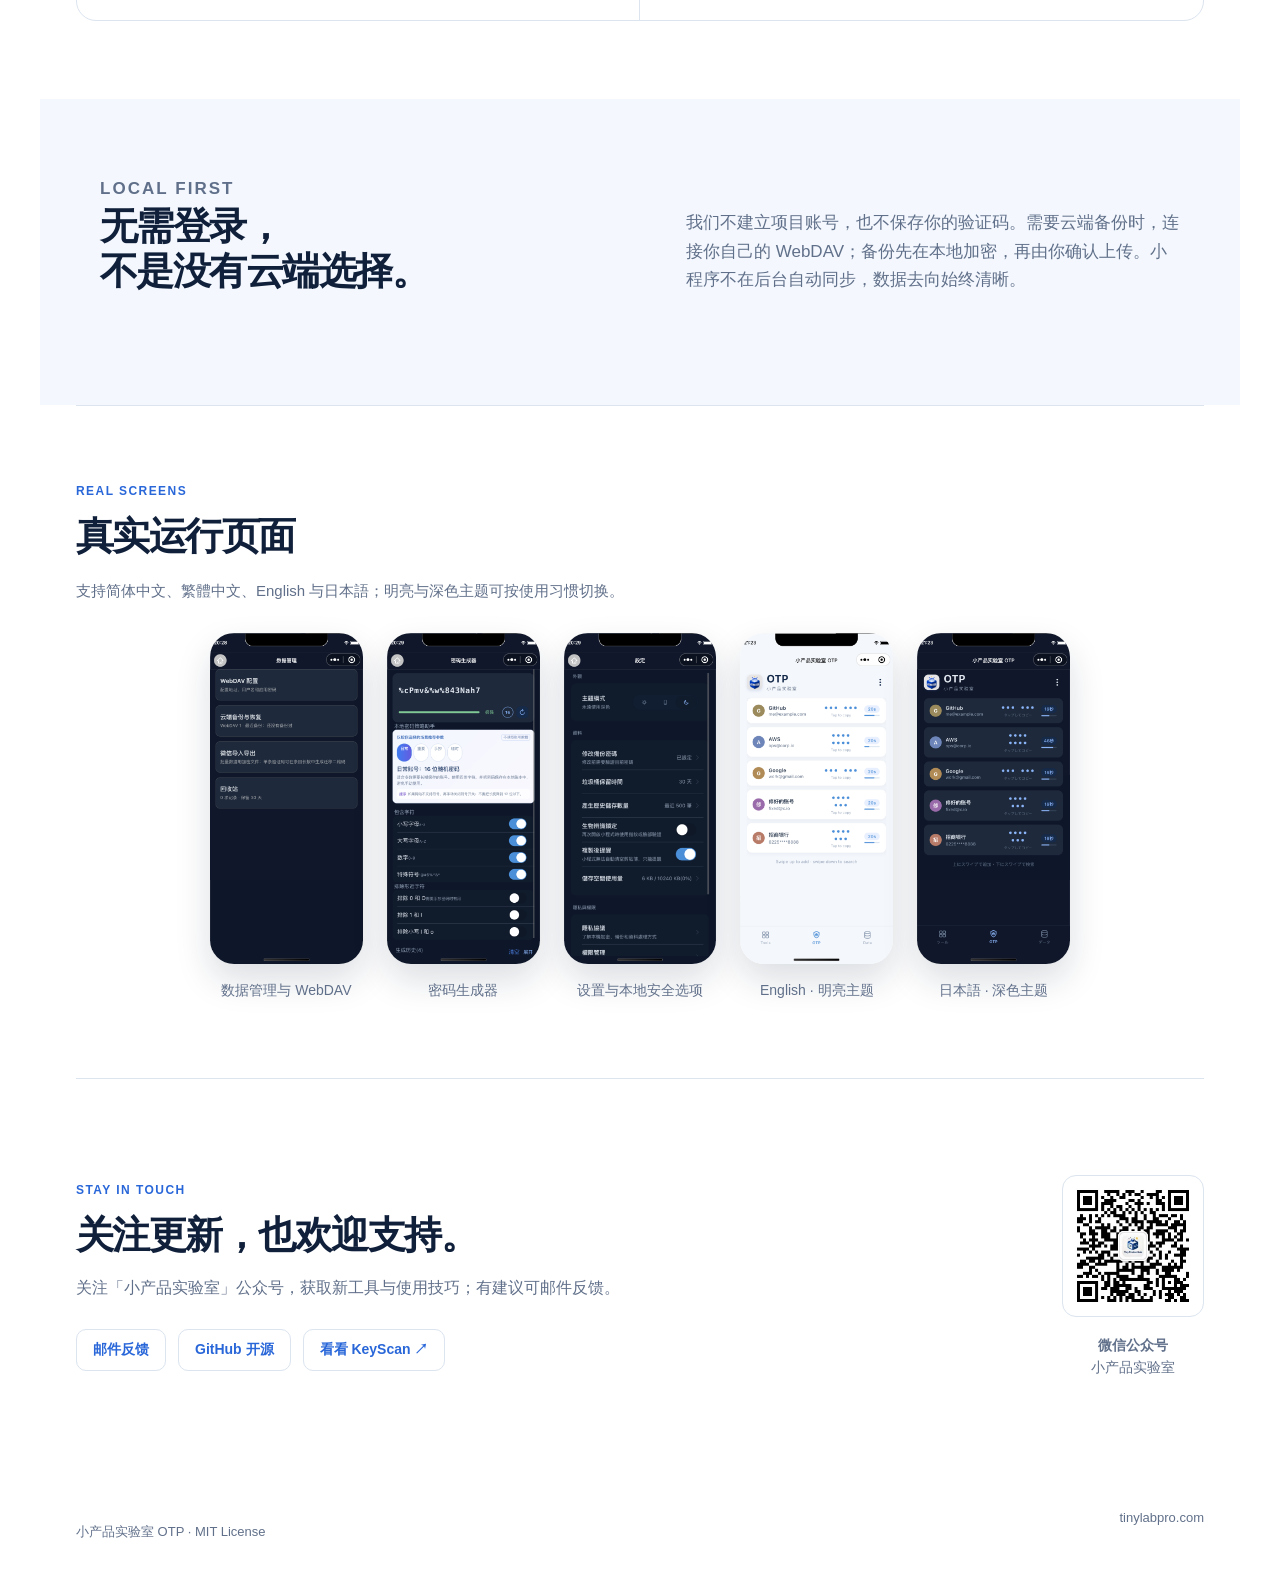
==== commit d529f7c7: "feat: add ad slot containers" ====
--- a/docs/index.html
+++ b/docs/index.html
@@ -29,5 +29,5 @@
 const zh=Object.fromEntries([...document.querySelectorAll('[data-t]')].map(e=>[e.dataset.t,e.innerHTML]));let lang=localStorage.getItem('otp-site-language')||'zh';function render(){const d=lang==='en'?en:zh;document.querySelectorAll('[data-t]').forEach(e=>e.innerHTML=d[e.dataset.t]);document.documentElement.lang=lang==='en'?'en':'zh-CN';document.querySelector('.lang-toggle').textContent=lang==='en'?'中文':'EN'}document.querySelector('.lang-toggle').onclick=()=>{lang=lang==='en'?'zh':'en';localStorage.setItem('otp-site-language',lang);render()};const dialog=document.querySelector('.coffee-dialog');document.querySelector('.coffee-button').onclick=()=>dialog.showModal();document.querySelector('.dialog-close').onclick=()=>dialog.close();dialog.onclick=e=>{if(e.target===dialog)dialog.close()};render();
 const heroShots=['06-真实截图-首页.png','08-真实截图-数据管理.png','09-真实截图-密码生成器.png','10-真实截图-设置页面.png','11-真实截图-English-light.png'];const slides=document.querySelector('#hero-slides'),dots=document.querySelector('#hero-dots');let currentShot=0;function showShot(i){currentShot=i;slides.querySelectorAll('img').forEach((el,n)=>el.classList.toggle('active',n===i));dots.querySelectorAll('button').forEach((el,n)=>el.classList.toggle('active',n===i))}heroShots.forEach((src,i)=>{const image=new Image();image.src='assets/'+src;image.alt='TinyOTP screen '+(i+1);if(i===0)image.className='active';slides.append(image);const dot=document.createElement('button');dot.type='button';dot.setAttribute('aria-label','查看第 '+(i+1)+' 张界面');dot.onclick=()=>showShot(i);dots.append(dot)});showShot(0);setInterval(()=>showShot((currentShot+1)%heroShots.length),3500);
 </script>
-</body>
+<style>.ad-slot-left,.ad-slot-right{display:none}@media(min-width:1280px){.ad-slot-left,.ad-slot-right{display:flex;position:fixed;top:50%;transform:translateY(-50%);width:160px;min-height:600px;align-items:flex-start;justify-content:center;z-index:5;pointer-events:none}.ad-slot-left{left:8px}.ad-slot-right{right:8px}.ad-slot-left::before,.ad-slot-right::before{content:"Ad";font-size:11px;color:#c0c5cf;letter-spacing:.05em}}</style><aside class="ad-slot-left" aria-hidden="true"></aside><aside class="ad-slot-right" aria-hidden="true"></aside></body>
 </html>
